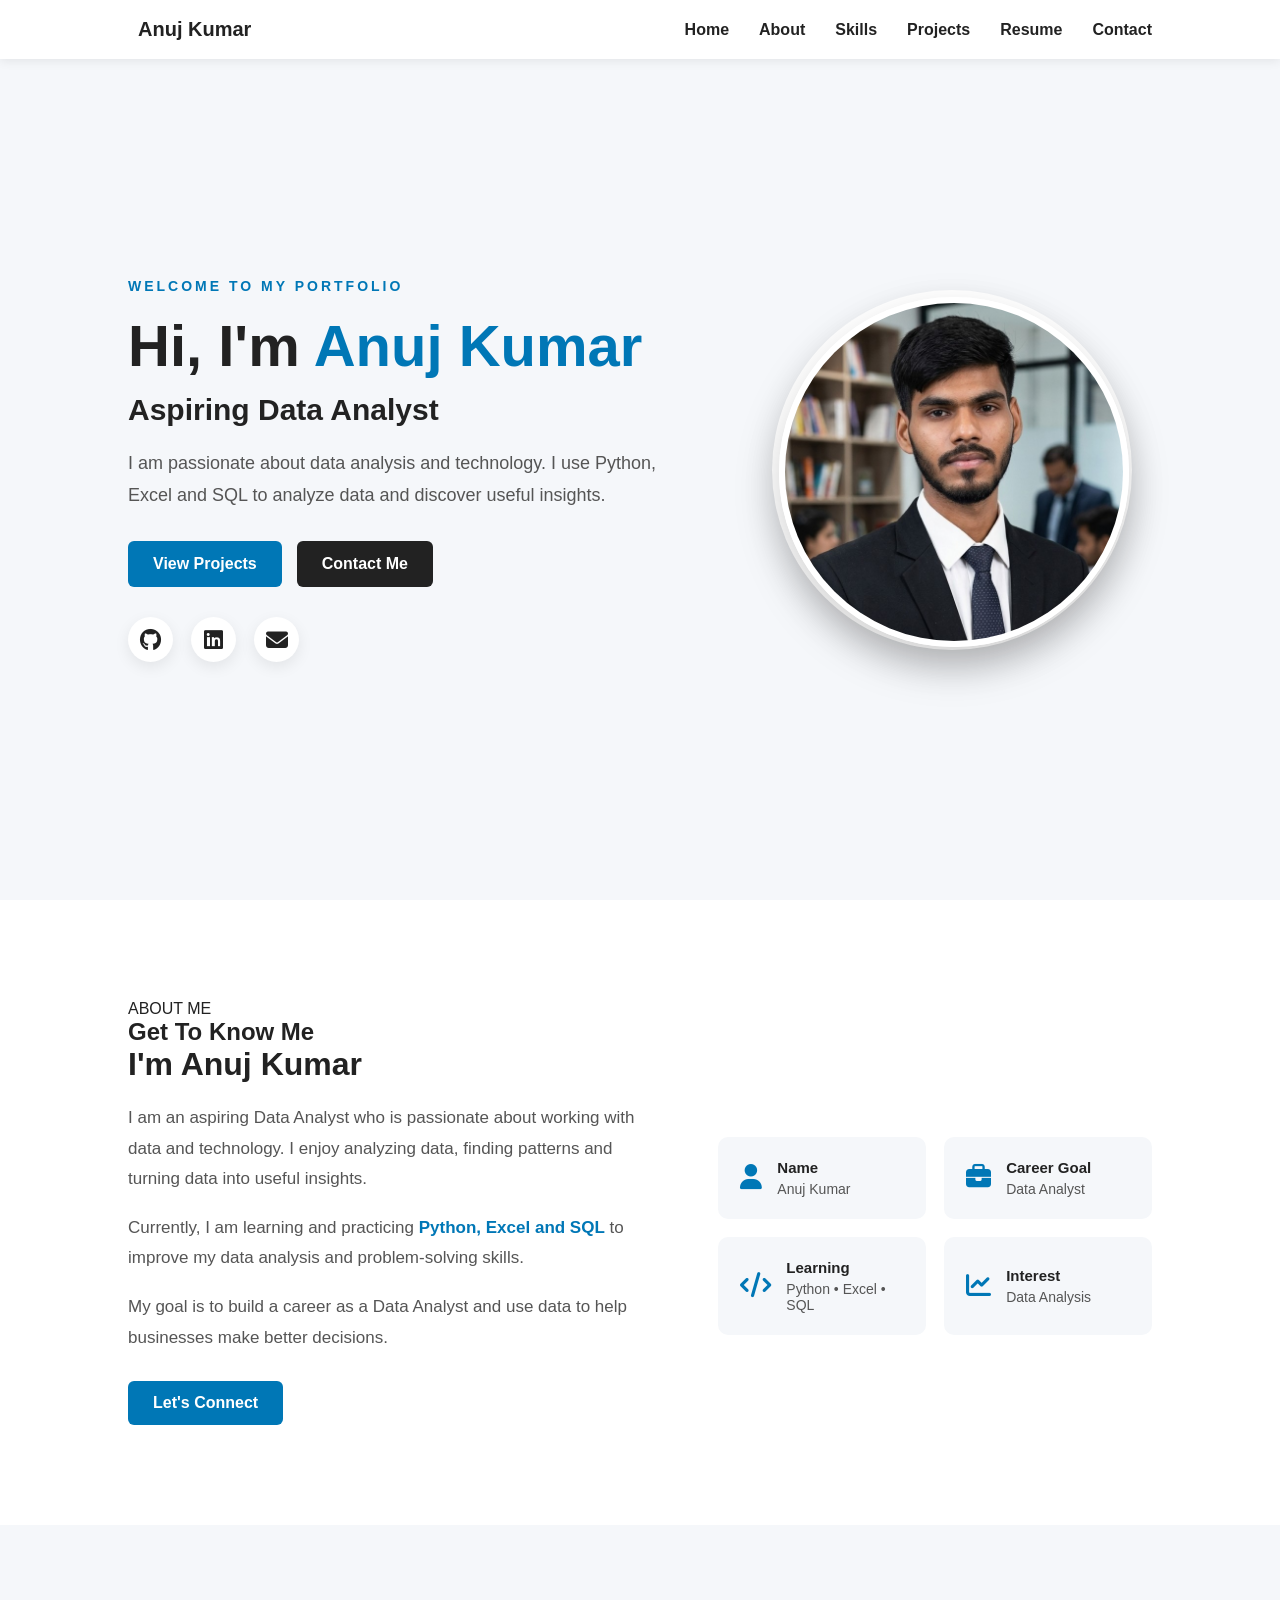
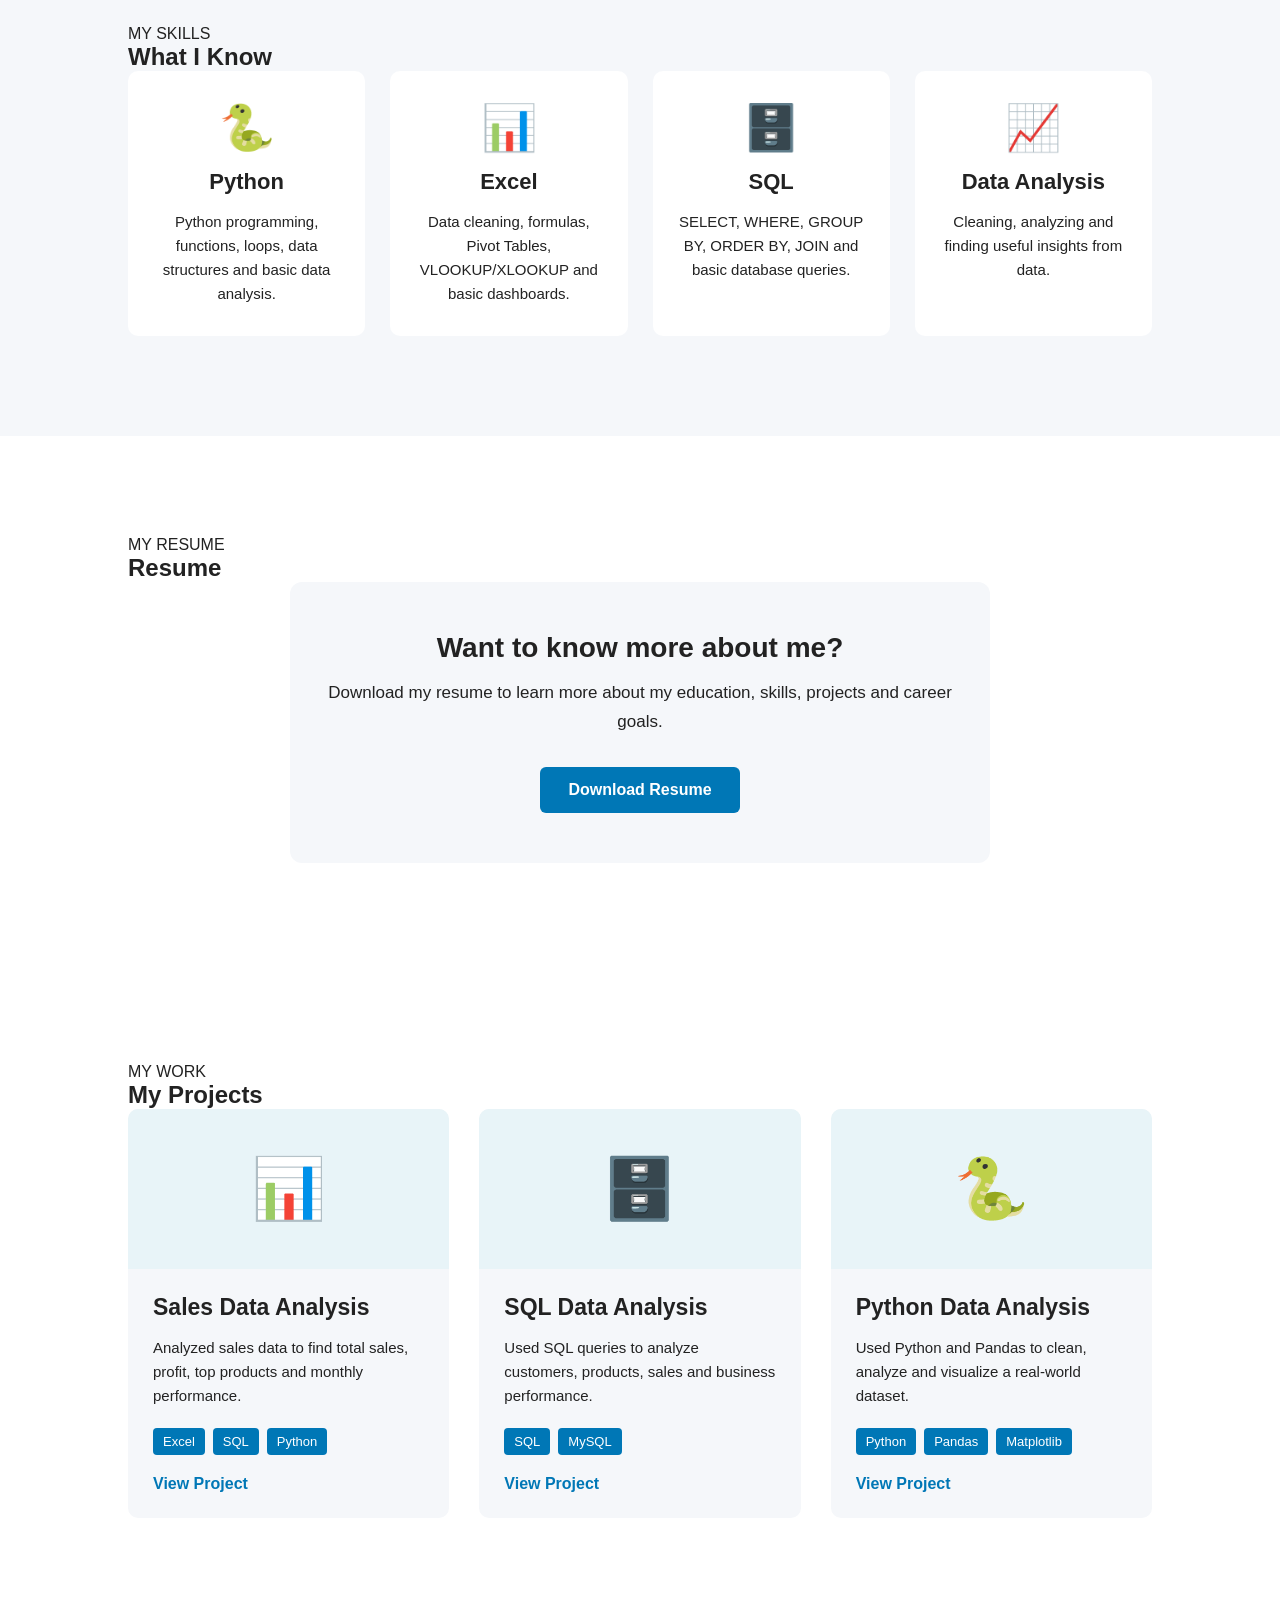
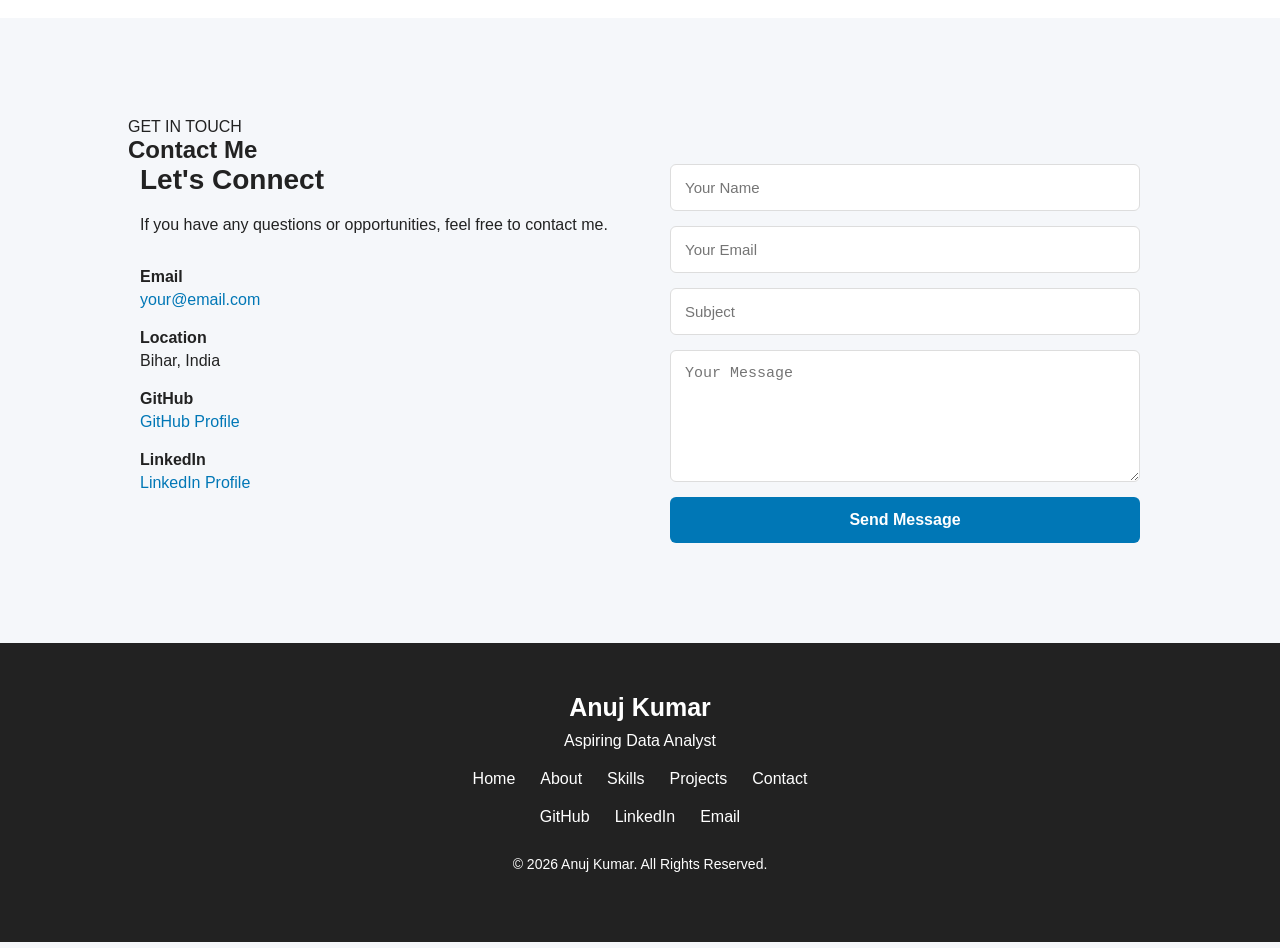
==== index.html @ 55e506ce "Add files via upload" ====
<!DOCTYPE html>
<html lang="en">

<head>
    <meta charset="UTF-8">
    <meta name="viewport" content="width=device-width, initial-scale=1.0">

    <title>Anuj Kumar</title>

    <link rel="stylesheet" href="style.css">
    <link
    rel="stylesheet"
    href="https://cdnjs.cloudflare.com/ajax/libs/font-awesome/6.5.2/css/all.min.css"
>
</head>

<body>
    <!-- Navigation Bar -->
    <nav class="navbar">

        <a href="#home" class="logo">

            <img src="images/profile.jpg" alt="Anuj Kumar">

            <span>Anuj Kumar</span>

        </a>

        <ul class="nav-links" id="navLinks">

            <li>
                <a href="#home">Home</a>
            </li>

            <li>
                <a href="#about">About</a>
            </li>

            <li>
                <a href="#skills">Skills</a>
            </li>

            <li>
                <a href="#projects">Projects</a>
            </li>
            <li>
                <a href="#resume">Resume</a>
            </li>

            <li>
                <a href="#contact">Contact</a>
            </li>

        </ul>

        <!-- Mobile Menu Button -->
        <button class="menu-btn" id="menuBtn">
            ☰
        </button>

    </nav>
    <!-- Home Section -->
    <section class="home" id="home">

        <div class="home-container">

            <!-- Left Content -->
            <div class="home-content">

                <p class="welcome">
                    WELCOME TO MY PORTFOLIO
                </p>

                <h1>
                    Hi, I'm <span>Anuj Kumar</span>
                </h1>

                <h2>
                    Aspiring Data Analyst
                </h2>

                <p class="description">
                    I am passionate about data analysis and technology.
                    I use Python, Excel and SQL to analyze data and
                    discover useful insights.
                </p>

                <div class="buttons">

                    <a href="#projects" class="btn">
                        View Projects
                    </a>

                    <a href="#contact" class="btn contact-btn">
                        Contact Me
                    </a>

                </div>

               <div class="social-links">

                    <a href="https://github.com/theanujkumar18"
                    target="_blank"
                    rel="noopener noreferrer"
                    aria-label="GitHub">

                        <i class="fa-brands fa-github"></i>
                    </a>

                    <a href="https://www.linkedin.com/in/anuj-kumar-6016b135b/?skipRedirect=true"
                    target="_blank"
                    rel="noopener noreferrer"
                    aria-label="LinkedIn">
                        <i class="fa-brands fa-linkedin"></i>
                    </a>

                    <a href="mailto:your@email.com"aria-label="Email">

                        <i class="fa-solid fa-envelope"></i>
                    </a>

                </div>

            </div>


            <!-- Right Profile Image -->
            <div class="home-image">

                <div class="image-circle">

                    <img src="images/profile.jpg" alt="Anuj Kumar">

                </div>

            </div>

        </div>

    </section>

    <!-- About Section -->
<section class="about" id="about">

    <div class="section-title">
        <p>ABOUT ME</p>
        <h2>Get To Know Me</h2>
    </div>

    <div class="about-container">

        <!-- About Text -->
        <div class="about-text">

            <h3>I'm Anuj Kumar</h3>

            <p>
                I am an aspiring Data Analyst who is passionate about
                working with data and technology. I enjoy analyzing
                data, finding patterns and turning data into useful
                insights.
            </p>

            <p>
                Currently, I am learning and practicing
                <strong>Python, Excel and SQL</strong> to improve
                my data analysis and problem-solving skills.
            </p>

            <p>
                My goal is to build a career as a Data Analyst and
                use data to help businesses make better decisions.
            </p>

            <a href="#contact" class="about-btn">
                Let's Connect
            </a>

        </div>


        <!-- About Info -->
        <div class="about-info">

            <div class="info-card">

                <i class="fa-solid fa-user"></i>

                <div>
                    <h4>Name</h4>
                    <p>Anuj Kumar</p>
                </div>

            </div>


            <div class="info-card">

                <i class="fa-solid fa-briefcase"></i>

                <div>
                    <h4>Career Goal</h4>
                    <p>Data Analyst</p>
                </div>

            </div>


            <div class="info-card">

                <i class="fa-solid fa-code"></i>

                <div>
                    <h4>Learning</h4>
                    <p>Python • Excel • SQL</p>
                </div>

            </div>


            <div class="info-card">

                <i class="fa-solid fa-chart-line"></i>

                <div>
                    <h4>Interest</h4>
                    <p>Data Analysis</p>
                </div>

            </div>

        </div>

    </div>

</section>

    <!-- Skills Section -->
    <section class="skills" id="skills">

        <div class="section-title">
            <p>MY SKILLS</p>
            <h2>What I Know</h2>
        </div>

        <div class="skills-container">

            <!-- Python -->
            <div class="skill-card">
                <div class="skill-icon">🐍</div>
                <h3>Python</h3>
                <p>
                    Python programming, functions, loops,
                    data structures and basic data analysis.
                </p>
            </div>

            <!-- Excel -->
            <div class="skill-card">
                <div class="skill-icon">📊</div>
                <h3>Excel</h3>
                <p>
                    Data cleaning, formulas, Pivot Tables,
                    VLOOKUP/XLOOKUP and basic dashboards.
                </p>
            </div>

            <!-- SQL -->
            <div class="skill-card">
                <div class="skill-icon">🗄️</div>
                <h3>SQL</h3>
                <p>
                    SELECT, WHERE, GROUP BY, ORDER BY,
                    JOIN and basic database queries.
                </p>
            </div>

            <!-- Data Analysis -->
            <div class="skill-card">
                <div class="skill-icon">📈</div>
                <h3>Data Analysis</h3>
                <p>
                    Cleaning, analyzing and finding
                    useful insights from data.
                </p>
            </div>

        </div>

    </section>
    <!-- Resume Section -->
<section class="resume" id="resume">

    <div class="section-title">
        <p>MY RESUME</p>
        <h2>Resume</h2>
    </div>

    <div class="resume-container">

        <h3>Want to know more about me?</h3>

        <p>
            Download my resume to learn more about my
            education, skills, projects and career goals.
        </p>

        <a
            href="resume/Anuj-Kumar-Resume.pdf"
            class="resume-download"
            download
        >
            Download Resume
        </a>

    </div>

</section>
    <!-- Projects Section -->
    <section class="projects" id="projects">

        <div class="section-title">
            <p>MY WORK</p>
            <h2>My Projects</h2>
        </div>

        <div class="projects-container">

            <!-- Project 1 -->
            <div class="project-card">

                <div class="project-image">
                    📊
                </div>

                <div class="project-content">

                    <h3>Sales Data Analysis</h3>

                    <p>
                        Analyzed sales data to find total sales,
                        profit, top products and monthly performance.
                    </p>

                    <div class="project-tools">
                        <span>Excel</span>
                        <span>SQL</span>
                        <span>Python</span>
                    </div>

                    <a href="#" class="project-btn">
                        View Project
                    </a>

                </div>

            </div>


            <!-- Project 2 -->
            <div class="project-card">

                <div class="project-image">
                    🗄️
                </div>

                <div class="project-content">

                    <h3>SQL Data Analysis</h3>

                    <p>
                        Used SQL queries to analyze customers,
                        products, sales and business performance.
                    </p>

                    <div class="project-tools">
                        <span>SQL</span>
                        <span>MySQL</span>
                    </div>

                    <a href="#" class="project-btn">
                        View Project
                    </a>

                </div>

            </div>


            <!-- Project 3 -->
            <div class="project-card">

                <div class="project-image">
                    🐍
                </div>

                <div class="project-content">

                    <h3>Python Data Analysis</h3>

                    <p>
                        Used Python and Pandas to clean, analyze
                        and visualize a real-world dataset.
                    </p>

                    <div class="project-tools">
                        <span>Python</span>
                        <span>Pandas</span>
                        <span>Matplotlib</span>
                    </div>

                    <a href="#" class="project-btn">
                        View Project
                    </a>

                </div>

            </div>

        </div>

    </section>
    <!-- Contact Section -->
    <section class="contact" id="contact">

        <div class="section-title">
            <p>GET IN TOUCH</p>
            <h2>Contact Me</h2>
        </div>

        <div class="contact-container">

            <!-- Contact Information -->
            <div class="contact-info">

                <h3>Let's Connect</h3>

                <p>
                    If you have any questions or opportunities,
                    feel free to contact me.
                </p>

                <div class="contact-item">
                    <strong>Email</strong>
                    <a href="mailto:your@email.com">
                        your@email.com
                    </a>
                </div>

                <div class="contact-item">
                    <strong>Location</strong>
                    <p>Bihar, India</p>
                </div>

                <div class="contact-item">
                    <strong>GitHub</strong>
                    <a href="https://github.com/theanujkumar18" target="_blank">
                        GitHub Profile
                    </a>
                </div>

                <div class="contact-item">
                    <strong>LinkedIn</strong>
                    <a href="https://www.linkedin.com/in/anuj-kumar-6016b135b/?skipRedirect=true" target="_blank">
                        LinkedIn Profile
                    </a>
                </div>

            </div>


            <!-- Contact Form -->
            <div class="contact-form">

                <form>

                    <input type="text" placeholder="Your Name" required>

                    <input type="email" placeholder="Your Email" required>

                    <input type="text" placeholder="Subject" required>

                    <textarea rows="6" placeholder="Your Message" required></textarea>

                    <button type="submit">
                        Send Message
                    </button>

                </form>

            </div>

        </div>

    </section>
    <!-- Footer -->
    <footer class="footer">

        <div class="footer-content">

            <h3>Anuj Kumar</h3>

            <p>Aspiring Data Analyst</p>

            <div class="footer-links">
                <a href="#home">Home</a>
                <a href="#about">About</a>
                <a href="#skills">Skills</a>
                <a href="#projects">Projects</a>
                <a href="#contact">Contact</a>
            </div>

            <div class="footer-social">
                <a href="#" target="_blank">GitHub</a>
                <a href="#" target="_blank">LinkedIn</a>
                <a href="mailto:your@email.com">Email</a>
            </div>

            <p class="copyright">
                © 2026 Anuj Kumar. All Rights Reserved.
            </p>

        </div>

    </footer>
    <script src="script.js"></script>
</body>

</html>
---- style.css ----
* {
    margin: 0;
    padding: 0;
    box-sizing: border-box;
}

body {
    font-family: Arial, sans-serif;
    background-color: #f5f7fa;
    color: #222;
}

/* =========================
   NAVIGATION BAR
========================= */

.navbar {
    width: 100%;

    padding: 18px 10%;

    display: flex;
    justify-content: space-between;
    align-items: center;

    background: white;

    position: fixed;
    top: 0;
    left: 0;

    z-index: 1000;

    box-shadow: 0 2px 10px rgba(0, 0, 0, 0.08);
}


/* Logo */

.logo {
    font-size: 25px;

    font-weight: bold;

    color: #0077b6;

    text-decoration: none;
}


/* Navigation Links */

.nav-links {
    display: flex;

    list-style: none;

    gap: 30px;
}

.nav-links a {
    color: #222;

    text-decoration: none;

    font-size: 16px;

    font-weight: 600;

    transition: 0.3s;
}

.nav-links a:hover {
    color: #0077b6;
}


/* Mobile Button */

.menu-btn {
    display: none;

    border: none;

    background: transparent;

    font-size: 28px;

    cursor: pointer;
}

/* =========================
   HOME SECTION
========================= */

.home {
    min-height: 100vh;

    display: flex;
    align-items: center;

    padding: 120px 10% 80px;

    background: #f5f7fa;
}

.home-container {
    width: 100%;
    max-width: 1200px;

    margin: auto;

    display: flex;
    justify-content: space-between;
    align-items: center;

    gap: 70px;
}


/* =========================
   LEFT CONTENT
========================= */

.home-content {
    flex: 1;
    max-width: 650px;
}

.welcome {
    font-size: 14px;
    font-weight: bold;

    letter-spacing: 3px;

    margin-bottom: 20px;

    color: #0077b6;
}

.home h1 {
    font-size: 58px;

    line-height: 1.1;

    margin-bottom: 15px;
}

.home h1 span {
    color: #0077b6;
}

.home h2 {
    font-size: 30px;

    margin-bottom: 20px;
}

.description {
    font-size: 18px;

    line-height: 1.8;

    color: #555;

    margin-bottom: 30px;
}


/* =========================
   BUTTONS
========================= */

.buttons {
    display: flex;

    gap: 15px;

    margin-bottom: 30px;
}

.btn {
    padding: 14px 25px;

    background: #0077b6;

    color: white;

    text-decoration: none;

    border-radius: 6px;

    font-weight: bold;

    transition: 0.3s;
}

.btn:hover {
    transform: translateY(-3px);
}

.contact-btn {
    background: #222;
}


/* =========================
   SOCIAL LINKS
========================= */

.social-links {
    display: flex;

    gap: 25px;
}

.social-links a {
    color: #333;

    text-decoration: none;

    font-weight: bold;

    transition: 0.3s;
}

.social-links a:hover {
    color: #0077b6;
}


/* =========================
   PROFILE IMAGE
========================= */

.home-image {
    flex: 0 0 400px;

    display: flex;

    justify-content: center;

    align-items: center;
}

.image-circle {
    width: 360px;
    height: 360px;

    border-radius: 50%;

    padding: 7px;

    background: white;

    box-shadow:
        0 20px 40px rgba(0, 0, 0, 0.15);
}

.image-circle img {
    width: 100%;
    height: 100%;

    object-fit: cover;

    object-position: center;

    border-radius: 50%;
}

.image-circle {
    animation: floatImage 4s ease-in-out infinite;
}


/* =========================
   MOBILE
========================= */

@media (max-width: 900px) {

    .home-container {
        flex-direction: column-reverse;

        text-align: center;
    }

    .home-content {
        max-width: 100%;
    }

    .buttons {
        justify-content: center;
    }

    .social-links {
        justify-content: center;
    }

    .home-image {
        flex: none;
    }

}


@media (max-width: 600px) {

    .home {
        padding: 120px 6% 60px;
    }

    .home h1 {
        font-size: 40px;
    }

    .home h2 {
        font-size: 24px;
    }

    .description {
        font-size: 16px;
    }

    .image-circle {
        width: 280px;
        height: 280px;
    }

    .buttons {
        flex-direction: column;

        align-items: center;
    }

}

/* Profile Image */

.home-image {
    width: 380px;
    height: 380px;

    display: flex;
    justify-content: center;
    align-items: center;

    flex-shrink: 0;
}

.home-image img {
    width: 350px;
    height: 350px;

    object-fit: cover;
    object-position: center;

    border-radius: 50%;

    border: 6px solid white;

    box-shadow: 0 15px 35px rgba(0, 0, 0, 0.18);

    transition: transform 0.3s ease;
}

.home-image img:hover {
    transform: scale(1.05);
}

/* Social Icons */

.social-links {
    display: flex;
    gap: 18px;
    margin-top: 25px;
}

.social-links a {
    width: 45px;
    height: 45px;

    display: flex;
    justify-content: center;
    align-items: center;

    border-radius: 50%;

    background-color: white;

    color: #222;

    text-decoration: none;

    font-size: 22px;

    box-shadow: 0 5px 15px rgba(0, 0, 0, 0.08);

    transition: all 0.3s ease;
}

.social-links a:hover {
    transform: translateY(-5px);

    color: #0077b6;

    box-shadow: 0 8px 20px rgba(0, 0, 0, 0.15);
}
/* =========================
   ABOUT SECTION
========================= */

.about {
    padding: 100px 10%;
    background: white;
}

.about-container {
    max-width: 1100px;
    margin: auto;

    display: grid;
    grid-template-columns: 1.2fr 1fr;

    gap: 70px;

    align-items: center;
}


/* About Text */

.about-text h3 {
    font-size: 32px;

    margin-bottom: 20px;
}

.about-text p {
    font-size: 17px;

    line-height: 1.8;

    color: #555;

    margin-bottom: 18px;
}

.about-text strong {
    color: #0077b6;
}


/* Button */

.about-btn {
    display: inline-block;

    margin-top: 10px;

    padding: 13px 25px;

    background: #0077b6;

    color: white;

    text-decoration: none;

    border-radius: 6px;

    font-weight: bold;

    transition: 0.3s;
}

.about-btn:hover {
    background: #005f8f;

    transform: translateY(-3px);
}


/* Information Cards */

.about-info {
    display: grid;

    grid-template-columns: 1fr 1fr;

    gap: 18px;
}

.info-card {
    display: flex;

    align-items: center;

    gap: 15px;

    padding: 22px;

    background: #f5f7fa;

    border-radius: 10px;

    transition: 0.3s;
}

.info-card:hover {
    transform: translateY(-5px);

    box-shadow: 0 10px 25px rgba(0, 0, 0, 0.08);
}

.info-card i {
    font-size: 25px;

    color: #0077b6;
}

.info-card h4 {
    font-size: 15px;

    margin-bottom: 5px;
}

.info-card p {
    font-size: 14px;

    color: #555;
}

/* Skills Section */

.skills {
    padding: 100px 10%;
    background-color: #f5f7fa;
}

.skills-container {
    display: grid;
    grid-template-columns: repeat(4, 1fr);
    gap: 25px;
}

.skill-card {
    background-color: white;
    padding: 30px 20px;
    text-align: center;
    border-radius: 10px;
    transition: 0.3s;
}

.skill-card:hover {
    transform: translateY(-8px);
}

.skill-icon {
    font-size: 45px;
    margin-bottom: 15px;
}

.skill-card h3 {
    font-size: 22px;
    margin-bottom: 15px;
}

.skill-card p {
    font-size: 15px;
    line-height: 1.6;
}

/* Projects Section */

.projects {
    padding: 100px 10%;
    background-color: white;
}

.projects-container {
    display: grid;
    grid-template-columns: repeat(3, 1fr);
    gap: 30px;
}

.project-card {
    background-color: #f5f7fa;
    border-radius: 10px;
    overflow: hidden;
    transition: 0.3s;
}

.project-card:hover {
    transform: translateY(-8px);
}

.project-image {
    height: 160px;
    display: flex;
    align-items: center;
    justify-content: center;
    font-size: 60px;
    background-color: #e8f4f8;
}

.project-content {
    padding: 25px;
}

.project-content h3 {
    font-size: 23px;
    margin-bottom: 15px;
}

.project-content p {
    line-height: 1.6;
    font-size: 15px;
    margin-bottom: 20px;
}

.project-tools {
    display: flex;
    flex-wrap: wrap;
    gap: 8px;
    margin-bottom: 20px;
}

.project-tools span {
    background-color: #0077b6;
    color: white;
    padding: 6px 10px;
    border-radius: 4px;
    font-size: 13px;
}

.project-btn {
    display: inline-block;
    text-decoration: none;
    color: #0077b6;
    font-weight: bold;
}

@media (max-width: 900px) {

    .projects-container {
        grid-template-columns: 1fr;
    }

}

@media (max-width: 600px) {

    .home {
        padding: 120px 6% 60px;
    }

    .home h1 {
        font-size: 40px;
    }

    .home h2 {
        font-size: 24px;
    }

    .description {
        font-size: 16px;
    }

    .buttons {
        flex-direction: column;
        width: fit-content;
    }

}

@media (max-width: 900px) {

    .home-container {
        flex-direction: column-reverse;
        text-align: center;
    }

    .home-content {
        max-width: 100%;
    }

    .buttons {
        justify-content: center;
    }

    .social-links {
        justify-content: center;
    }

    .home-image {
        width: 280px;
        height: 280px;
    }

    .home-image img {
        width: 250px;
        height: 250px;
    }
}

/* Contact Section */

.contact {
    padding: 100px 10%;
    background-color: #f5f7fa;
}

.contact-container {
    max-width: 1000px;
    margin: auto;

    display: grid;
    grid-template-columns: 1fr 1fr;

    gap: 60px;
}

.contact-info h3 {
    font-size: 28px;
    margin-bottom: 15px;
}

.contact-info>p {
    font-size: 16px;
    line-height: 1.7;
    margin-bottom: 30px;
}

.contact-item {
    margin-bottom: 20px;
}

.contact-item strong {
    display: block;
    margin-bottom: 5px;
}

.contact-item a {
    color: #0077b6;
    text-decoration: none;
}

.contact-item a:hover {
    text-decoration: underline;
}


/* Contact Form */

.contact-form form {
    display: flex;
    flex-direction: column;
    gap: 15px;
}

.contact-form input,
.contact-form textarea {
    width: 100%;

    padding: 14px;

    border: 1px solid #ddd;
    border-radius: 6px;

    font-size: 15px;

    outline: none;
}

.contact-form input:focus,
.contact-form textarea:focus {
    border-color: #0077b6;
}

.contact-form textarea {
    resize: vertical;
}

.contact-form button {
    padding: 14px;

    border: none;
    border-radius: 6px;

    background-color: #0077b6;
    color: white;

    font-size: 16px;
    font-weight: bold;

    cursor: pointer;
}

.contact-form button:hover {
    background-color: #005f8f;
}

@media (max-width: 900px) {

    .contact-container {
        grid-template-columns: 1fr;
        gap: 40px;
    }


}

/* Footer */

.footer {
    background-color: #222;
    color: white;
    text-align: center;
    padding: 50px 10%;
}

.footer h3 {
    font-size: 25px;
    margin-bottom: 10px;
}

.footer p {
    margin-bottom: 20px;
}

.footer-links,
.footer-social {
    display: flex;
    justify-content: center;
    gap: 25px;
    flex-wrap: wrap;
    margin: 20px 0;
}

.footer a {
    color: white;
    text-decoration: none;
}

.footer a:hover {
    color: #0077b6;
}

.copyright {
    font-size: 14px;
    margin-top: 30px;
}

/* =========================
   MOBILE NAVIGATION
========================= */

@media (max-width: 768px) {

    .navbar {
        padding: 15px 6%;
    }

    .menu-btn {
        display: block;
        border: none;
        background: transparent;
        font-size: 30px;
        cursor: pointer;
        color: #222;
        z-index: 1001;
    }

    .nav-links {
        position: absolute;
        top: 70px;
        left: 0;

        width: 100%;

        background: white;

        display: none;

        flex-direction: column;
        align-items: center;

        padding: 10px 0;

        box-shadow: 0 5px 15px rgba(0, 0, 0, 0.1);
    }

    .nav-links.active {
        display: flex;
    }

    .nav-links li {
        width: 100%;
        text-align: center;
    }

    .nav-links a {
        display: block;
        padding: 15px;
    }
}
/* =========================
   RESUME SECTION
========================= */

.resume {
    padding: 100px 10%;
    background-color: white;
}

.resume-container {
    max-width: 700px;
    margin: auto;

    text-align: center;

    padding: 50px 30px;

    background-color: #f5f7fa;

    border-radius: 12px;
}

.resume-container h3 {
    font-size: 28px;
    margin-bottom: 15px;
}

.resume-container p {
    font-size: 17px;
    line-height: 1.7;

    margin-bottom: 30px;
}

.resume-download {
    display: inline-block;

    padding: 14px 28px;

    background-color: #0077b6;

    color: white;

    text-decoration: none;

    border-radius: 6px;

    font-weight: bold;

    transition: 0.3s;
}

.resume-download:hover {
    background-color: #005f8f;

    transform: translateY(-3px);
}
.logo {
    display: flex;
    align-items: center;
    gap: 10px;

    text-decoration: none;
    color: #222;

    font-size: 20px;
    font-weight: bold;
}

/* Profile Photo */

.logo img {
    width: 0;
    height: 0;

    border-radius: 50%;

    object-fit: cover;

    opacity: 0;

    transition: all 0.4s ease;
}

/* Scroll होने के बाद */

.navbar.scrolled .logo img {
    width: 40px;
    height: 40px;

    opacity: 1;
}
@media (max-width: 768px) {

    .navbar.scrolled .logo img {
        width: 35px;
        height: 35px;
    }

}

@media (max-width: 900px) {

    .about-container {
        grid-template-columns: 1fr;

        gap: 40px;
    }

}

@media (max-width: 600px) {

    .about {
        padding: 80px 6%;
    }

    .about-info {
        grid-template-columns: 1fr;
    }

    .about-text h3 {
        font-size: 27px;
    }

}
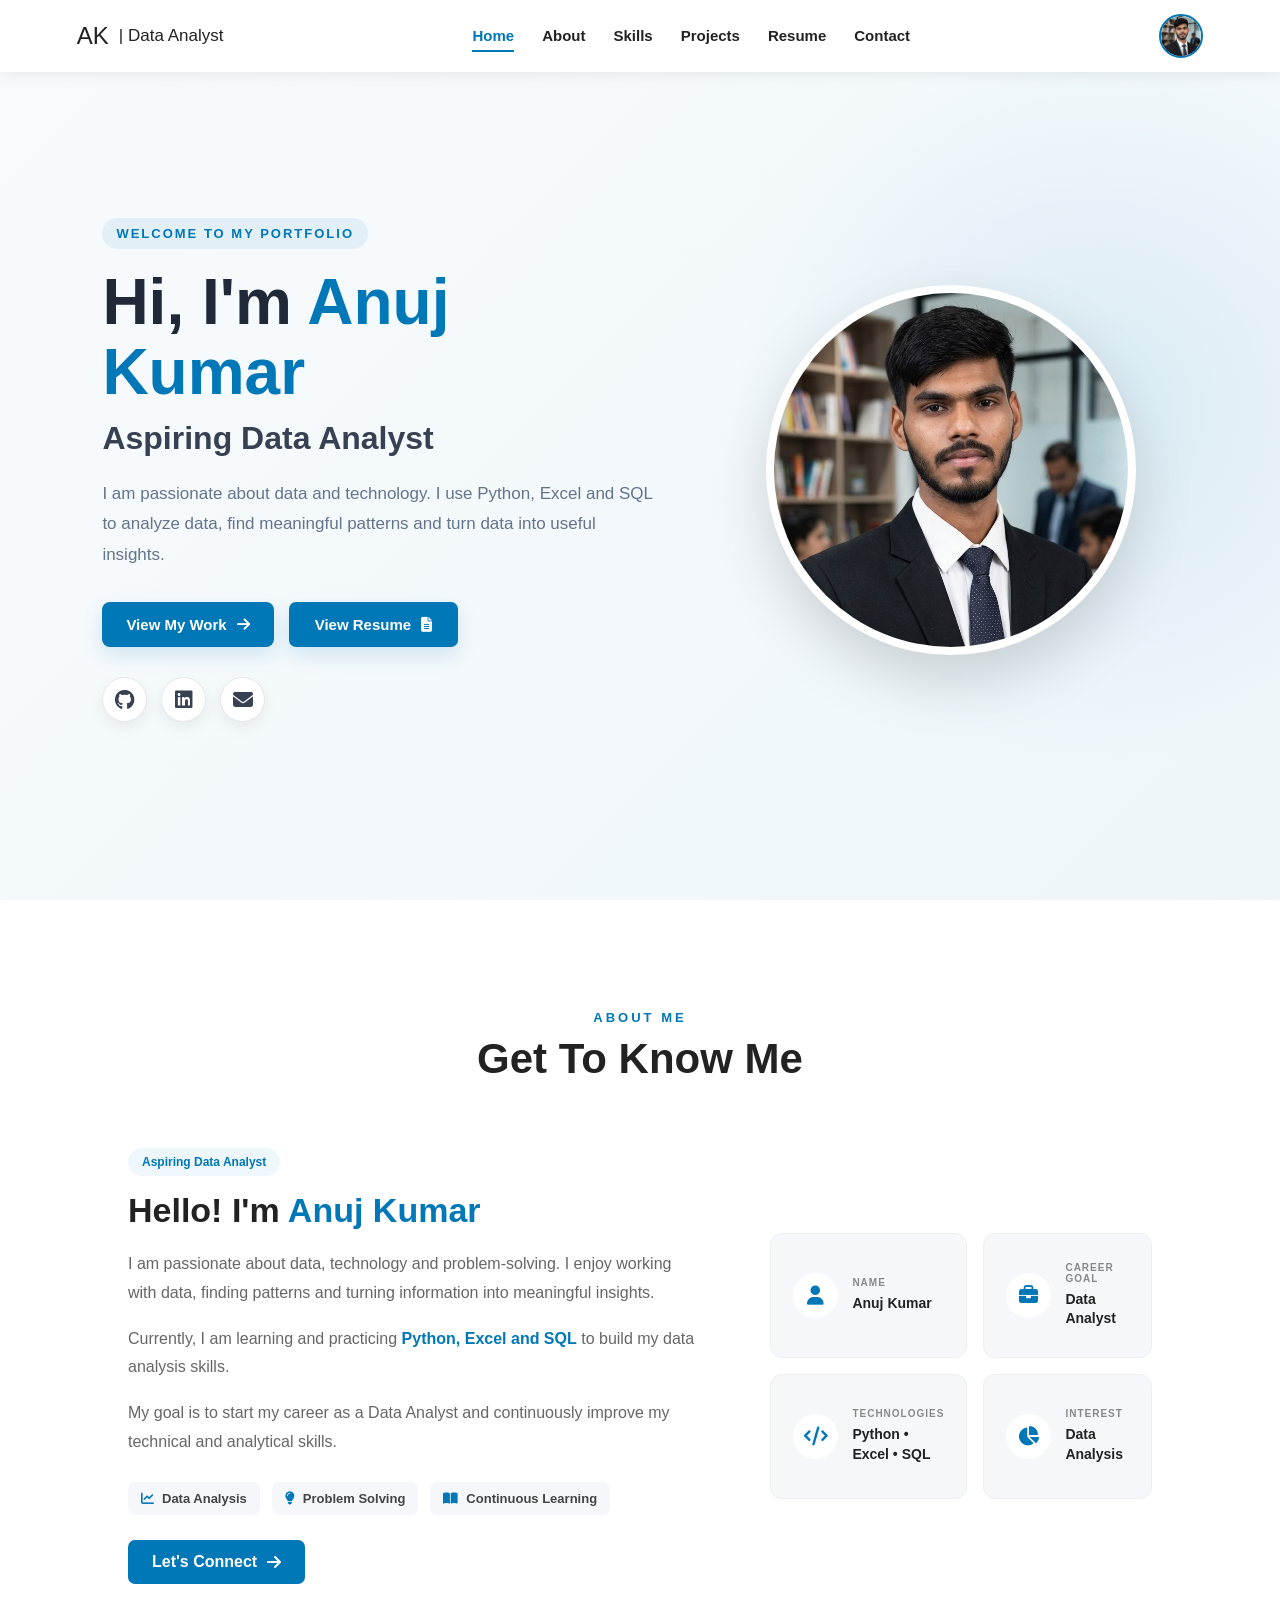
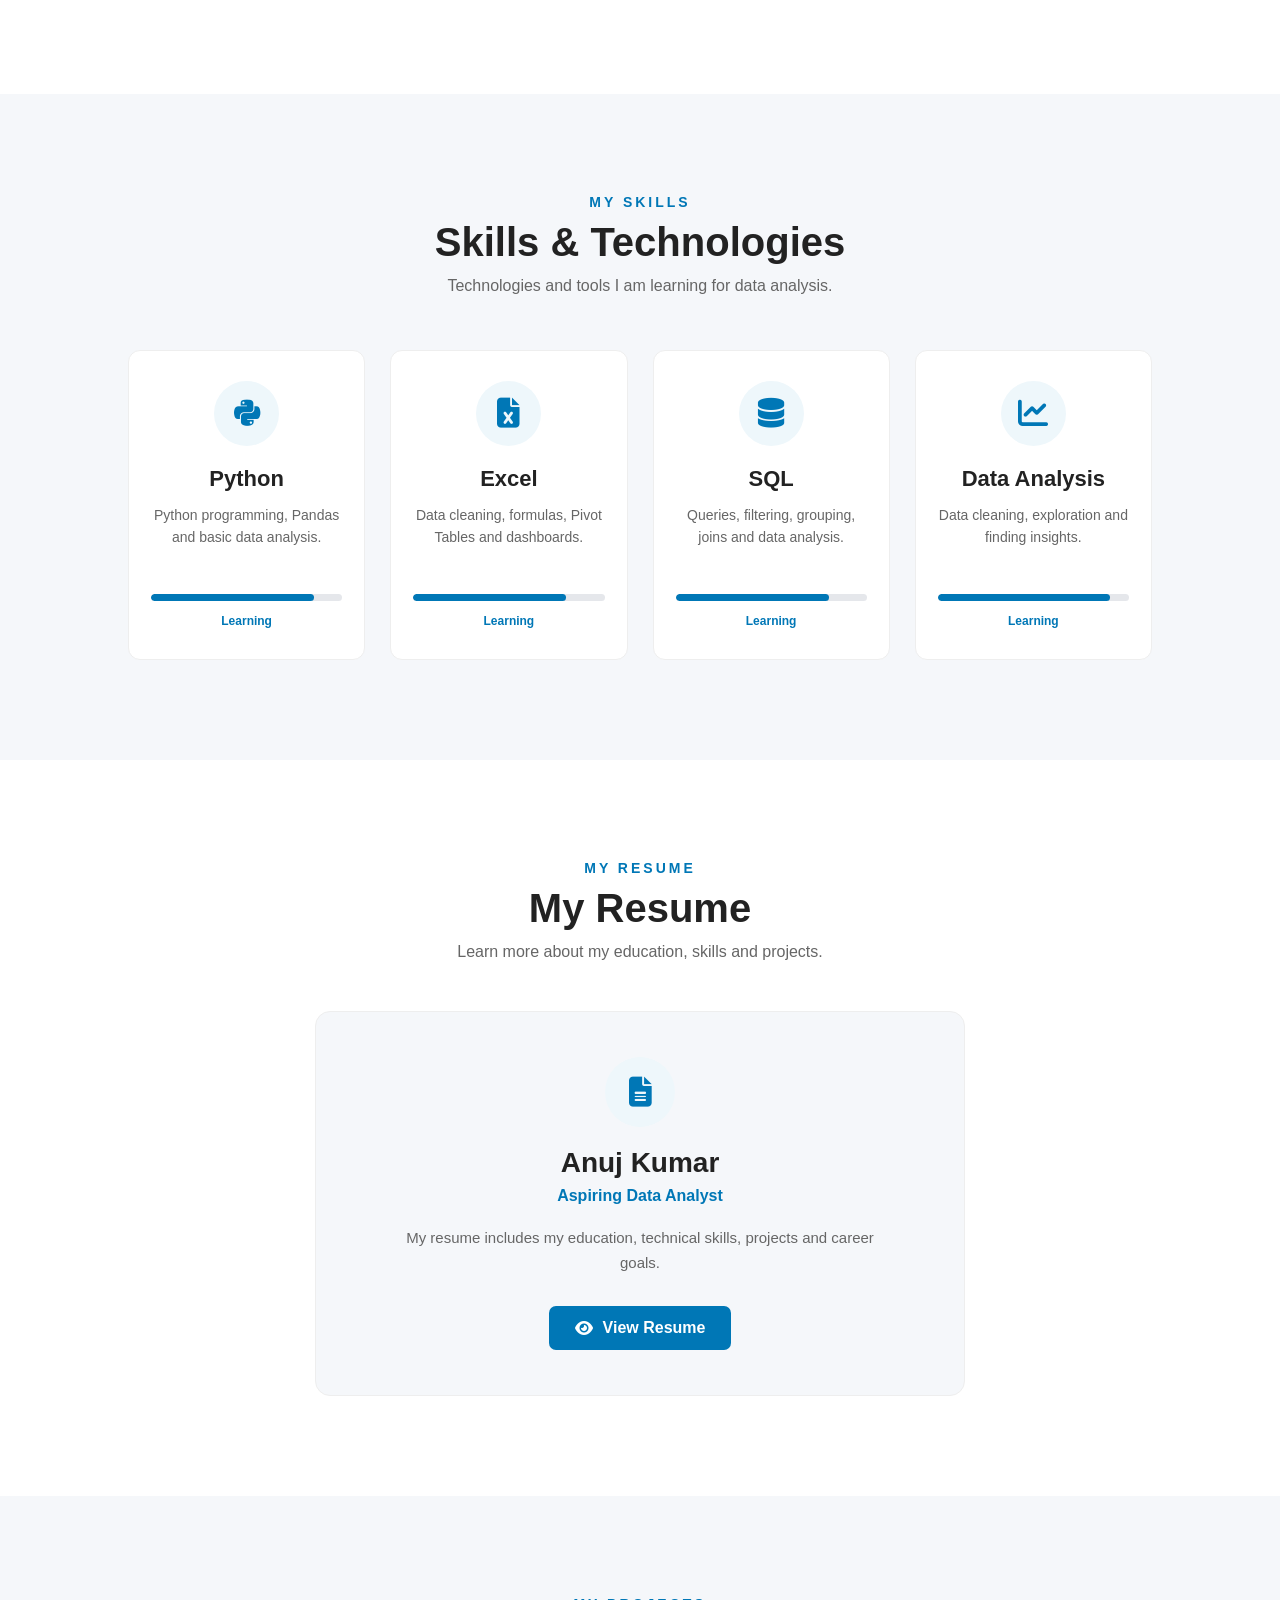
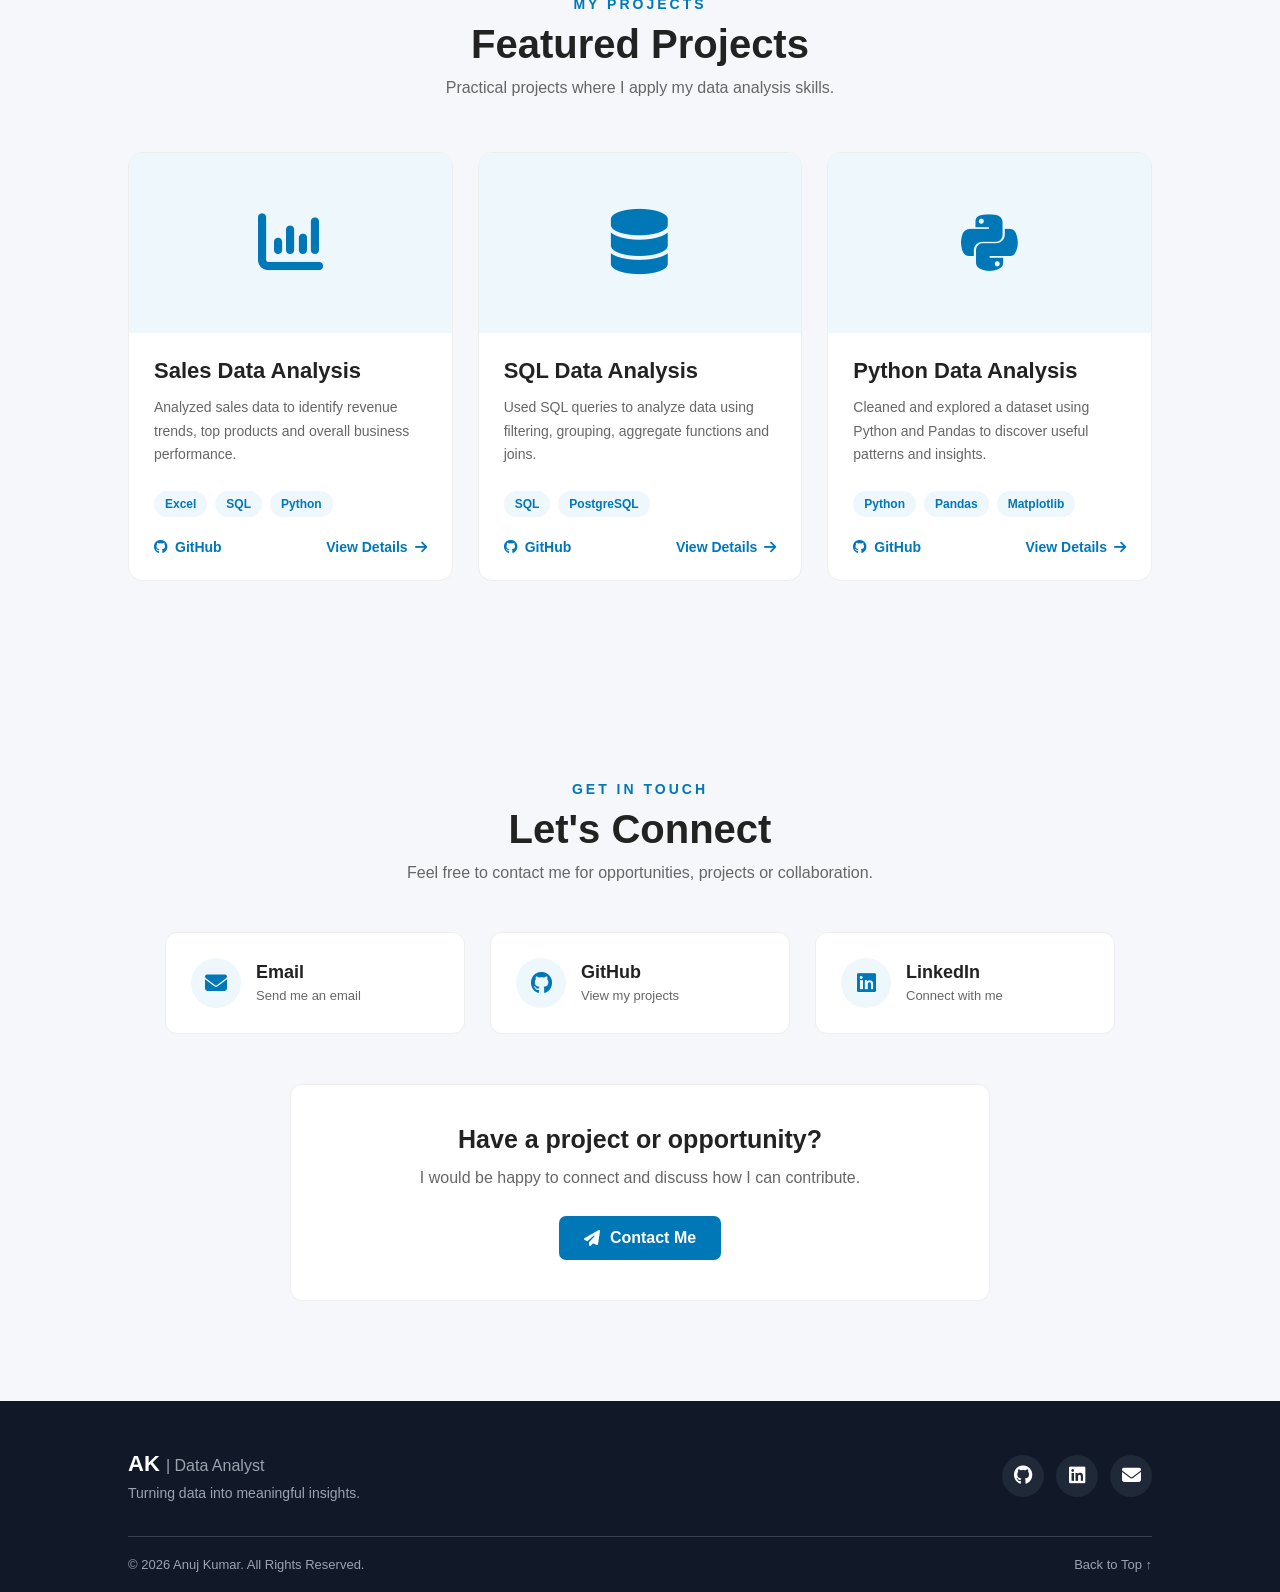
==== commit fc01d902: "Add files via upload" ====
--- a/index.html
+++ b/index.html
@@ -8,24 +8,21 @@
     <title>Anuj Kumar</title>
 
     <link rel="stylesheet" href="style.css">
-    <link
-    rel="stylesheet"
-    href="https://cdnjs.cloudflare.com/ajax/libs/font-awesome/6.5.2/css/all.min.css"
->
+    <link rel="stylesheet" href="https://cdnjs.cloudflare.com/ajax/libs/font-awesome/6.5.2/css/all.min.css">
 </head>
 
 <body>
     <!-- Navigation Bar -->
     <nav class="navbar">
 
+        <!-- Left: Logo / Name -->
         <a href="#home" class="logo">
-
-            <img src="images/profile.jpg" alt="Anuj Kumar">
-
-            <span>Anuj Kumar</span>
-
+            <span class="logo-main">AK</span>
+            <span class="logo-text">| Data Analyst</span>
         </a>
 
+
+        <!-- Center: Navigation -->
         <ul class="nav-links" id="navLinks">
 
             <li>
@@ -43,6 +40,7 @@
             <li>
                 <a href="#projects">Projects</a>
             </li>
+
             <li>
                 <a href="#resume">Resume</a>
             </li>
@@ -53,7 +51,16 @@
 
         </ul>
 
-        <!-- Mobile Menu Button -->
+
+        <!-- Right: Profile Photo -->
+        <a href="#home" class="nav-profile">
+
+            <img src="images/profile.jpg" alt="Anuj Kumar">
+
+        </a>
+
+
+        <!-- Mobile Menu -->
         <button class="menu-btn" id="menuBtn">
             ☰
         </button>
@@ -80,43 +87,48 @@
                 </h2>
 
                 <p class="description">
-                    I am passionate about data analysis and technology.
-                    I use Python, Excel and SQL to analyze data and
-                    discover useful insights.
+                    I am passionate about data and technology.
+                    I use Python, Excel and SQL to analyze data,
+                    find meaningful patterns and turn data into
+                    useful insights.
                 </p>
 
                 <div class="buttons">
 
                     <a href="#projects" class="btn">
-                        View Projects
+                        View My Work
+                        <i class="fa-solid fa-arrow-right"></i>
                     </a>
 
-                    <a href="#contact" class="btn contact-btn">
-                        Contact Me
+                    <a href="resume/Anuj-Kumar-Resume.pdf" class="btn resume-btn" target="_blank">
+                        View Resume
+                        <i class="fa-solid fa-file-lines"></i>
                     </a>
 
                 </div>
 
-               <div class="social-links">
-
-                    <a href="https://github.com/theanujkumar18"
-                    target="_blank"
-                    rel="noopener noreferrer"
-                    aria-label="GitHub">
+
+                <!-- Social Icons -->
+                <div class="social-links">
+
+                    <a href="https://github.com/theanujkumar18" target="_blank" rel="noopener noreferrer"
+                        aria-label="GitHub">
 
                         <i class="fa-brands fa-github"></i>
+
                     </a>
 
-                    <a href="https://www.linkedin.com/in/anuj-kumar-6016b135b/?skipRedirect=true"
-                    target="_blank"
-                    rel="noopener noreferrer"
-                    aria-label="LinkedIn">
+                    <a href="https://www.linkedin.com/in/anuj-kumar-6016b135b/?skipRedirect=true" target="_blank"
+                        rel="noopener noreferrer" aria-label="LinkedIn">
+
                         <i class="fa-brands fa-linkedin"></i>
+
                     </a>
 
-                    <a href="mailto:your@email.com"aria-label="Email">
+                    <a href="mailto:your@email.com" aria-label="Email">
 
                         <i class="fa-solid fa-envelope"></i>
+
                     </a>
 
                 </div>
@@ -138,191 +150,302 @@
         </div>
 
     </section>
-
     <!-- About Section -->
-<section class="about" id="about">
-
-    <div class="section-title">
-        <p>ABOUT ME</p>
-        <h2>Get To Know Me</h2>
-    </div>
-
-    <div class="about-container">
-
-        <!-- About Text -->
-        <div class="about-text">
-
-            <h3>I'm Anuj Kumar</h3>
-
-            <p>
-                I am an aspiring Data Analyst who is passionate about
-                working with data and technology. I enjoy analyzing
-                data, finding patterns and turning data into useful
-                insights.
-            </p>
-
-            <p>
-                Currently, I am learning and practicing
-                <strong>Python, Excel and SQL</strong> to improve
-                my data analysis and problem-solving skills.
-            </p>
-
-            <p>
-                My goal is to build a career as a Data Analyst and
-                use data to help businesses make better decisions.
-            </p>
-
-            <a href="#contact" class="about-btn">
-                Let's Connect
-            </a>
-
-        </div>
-
-
-        <!-- About Info -->
-        <div class="about-info">
-
-            <div class="info-card">
-
-                <i class="fa-solid fa-user"></i>
-
-                <div>
-                    <h4>Name</h4>
-                    <p>Anuj Kumar</p>
-                </div>
-
-            </div>
-
-
-            <div class="info-card">
-
-                <i class="fa-solid fa-briefcase"></i>
-
-                <div>
-                    <h4>Career Goal</h4>
-                    <p>Data Analyst</p>
-                </div>
-
-            </div>
-
-
-            <div class="info-card">
-
-                <i class="fa-solid fa-code"></i>
-
-                <div>
-                    <h4>Learning</h4>
-                    <p>Python • Excel • SQL</p>
-                </div>
-
-            </div>
-
-
-            <div class="info-card">
-
-                <i class="fa-solid fa-chart-line"></i>
-
-                <div>
-                    <h4>Interest</h4>
-                    <p>Data Analysis</p>
-                </div>
-
-            </div>
-
-        </div>
-
-    </div>
-
-</section>
-
+    <section class="about" id="about">
+
+        <div class="about-header">
+            <p>ABOUT ME</p>
+            <h2>Get To Know Me</h2>
+        </div>
+
+
+        <div class="about-container">
+
+            <!-- About Content -->
+            <div class="about-content">
+
+                <span class="about-tag">
+                    Aspiring Data Analyst
+                </span>
+
+                <h3>
+                    Hello! I'm <span>Anuj Kumar</span>
+                </h3>
+
+                <p>
+                    I am passionate about data, technology and
+                    problem-solving. I enjoy working with data,
+                    finding patterns and turning information into
+                    meaningful insights.
+                </p>
+
+                <p>
+                    Currently, I am learning and practicing
+                    <strong>Python, Excel and SQL</strong> to build
+                    my data analysis skills.
+                </p>
+
+                <p>
+                    My goal is to start my career as a Data Analyst
+                    and continuously improve my technical and
+                    analytical skills.
+                </p>
+
+
+                <div class="about-highlights">
+
+                    <div>
+                        <i class="fa-solid fa-chart-line"></i>
+                        <span>Data Analysis</span>
+                    </div>
+
+                    <div>
+                        <i class="fa-solid fa-lightbulb"></i>
+                        <span>Problem Solving</span>
+                    </div>
+
+                    <div>
+                        <i class="fa-solid fa-book-open"></i>
+                        <span>Continuous Learning</span>
+                    </div>
+
+                </div>
+
+
+                <a href="#contact" class="about-btn">
+                    Let's Connect
+                    <i class="fa-solid fa-arrow-right"></i>
+                </a>
+
+            </div>
+
+
+            <!-- About Cards -->
+            <div class="about-cards">
+
+                <div class="about-card">
+
+                    <div class="about-card-icon">
+                        <i class="fa-solid fa-user"></i>
+                    </div>
+
+                    <div>
+                        <span>NAME</span>
+                        <h4>Anuj Kumar</h4>
+                    </div>
+
+                </div>
+
+
+                <div class="about-card">
+
+                    <div class="about-card-icon">
+                        <i class="fa-solid fa-briefcase"></i>
+                    </div>
+
+                    <div>
+                        <span>CAREER GOAL</span>
+                        <h4>Data Analyst</h4>
+                    </div>
+
+                </div>
+
+
+                <div class="about-card">
+
+                    <div class="about-card-icon">
+                        <i class="fa-solid fa-code"></i>
+                    </div>
+
+                    <div>
+                        <span>TECHNOLOGIES</span>
+                        <h4>Python • Excel • SQL</h4>
+                    </div>
+
+                </div>
+
+
+                <div class="about-card">
+
+                    <div class="about-card-icon">
+                        <i class="fa-solid fa-chart-pie"></i>
+                    </div>
+
+                    <div>
+                        <span>INTEREST</span>
+                        <h4>Data Analysis</h4>
+                    </div>
+
+                </div>
+
+            </div>
+
+        </div>
+
+    </section>
     <!-- Skills Section -->
     <section class="skills" id="skills">
 
-        <div class="section-title">
+        <div class="skills-header">
+
             <p>MY SKILLS</p>
-            <h2>What I Know</h2>
-        </div>
+
+            <h2>Skills & Technologies</h2>
+
+            <span>
+                Technologies and tools I am learning for data analysis.
+            </span>
+
+        </div>
+
 
         <div class="skills-container">
 
             <!-- Python -->
             <div class="skill-card">
-                <div class="skill-icon">🐍</div>
+
+                <div class="skill-icon">
+                    <i class="fa-brands fa-python"></i>
+                </div>
+
                 <h3>Python</h3>
+
                 <p>
-                    Python programming, functions, loops,
-                    data structures and basic data analysis.
-                </p>
-            </div>
+                    Python programming, Pandas and basic data analysis.
+                </p>
+
+                <div class="skill-bar">
+                    <div class="skill-progress python-progress"></div>
+                </div>
+
+                <span class="skill-label">Learning</span>
+
+            </div>
+
 
             <!-- Excel -->
             <div class="skill-card">
-                <div class="skill-icon">📊</div>
+
+                <div class="skill-icon">
+                    <i class="fa-solid fa-file-excel"></i>
+                </div>
+
                 <h3>Excel</h3>
+
                 <p>
-                    Data cleaning, formulas, Pivot Tables,
-                    VLOOKUP/XLOOKUP and basic dashboards.
-                </p>
-            </div>
+                    Data cleaning, formulas, Pivot Tables and dashboards.
+                </p>
+
+                <div class="skill-bar">
+                    <div class="skill-progress excel-progress"></div>
+                </div>
+
+                <span class="skill-label">Learning</span>
+
+            </div>
+
 
             <!-- SQL -->
             <div class="skill-card">
-                <div class="skill-icon">🗄️</div>
+
+                <div class="skill-icon">
+                    <i class="fa-solid fa-database"></i>
+                </div>
+
                 <h3>SQL</h3>
+
                 <p>
-                    SELECT, WHERE, GROUP BY, ORDER BY,
-                    JOIN and basic database queries.
-                </p>
-            </div>
+                    Queries, filtering, grouping, joins and data analysis.
+                </p>
+
+                <div class="skill-bar">
+                    <div class="skill-progress sql-progress"></div>
+                </div>
+
+                <span class="skill-label">Learning</span>
+
+            </div>
+
 
             <!-- Data Analysis -->
             <div class="skill-card">
-                <div class="skill-icon">📈</div>
+
+                <div class="skill-icon">
+                    <i class="fa-solid fa-chart-line"></i>
+                </div>
+
                 <h3>Data Analysis</h3>
+
                 <p>
-                    Cleaning, analyzing and finding
-                    useful insights from data.
-                </p>
+                    Data cleaning, exploration and finding insights.
+                </p>
+
+                <div class="skill-bar">
+                    <div class="skill-progress analysis-progress"></div>
+                </div>
+
+                <span class="skill-label">Learning</span>
+
             </div>
 
         </div>
 
     </section>
     <!-- Resume Section -->
-<section class="resume" id="resume">
-
-    <div class="section-title">
-        <p>MY RESUME</p>
-        <h2>Resume</h2>
-    </div>
-
-    <div class="resume-container">
-
-        <h3>Want to know more about me?</h3>
-
-        <p>
-            Download my resume to learn more about my
-            education, skills, projects and career goals.
-        </p>
-
-        <a
-            href="resume/Anuj-Kumar-Resume.pdf"
-            class="resume-download"
-            download
-        >
-            Download Resume
-        </a>
-
-    </div>
-
-</section>
+    <section class="resume" id="resume">
+
+        <div class="resume-header">
+
+            <p>MY RESUME</p>
+
+            <h2>My Resume</h2>
+
+            <span>
+                Learn more about my education, skills and projects.
+            </span>
+
+        </div>
+
+
+        <div class="resume-container">
+
+            <div class="resume-icon">
+                <i class="fa-solid fa-file-lines"></i>
+            </div>
+
+            <h3>Anuj Kumar</h3>
+
+            <p>
+                Aspiring Data Analyst
+            </p>
+
+            <p class="resume-description">
+                My resume includes my education, technical skills,
+                projects and career goals.
+            </p>
+
+            <a href="resume/Anuj-Kumar-Resume.pdf" class="resume-btn" target="_blank">
+                <i class="fa-solid fa-eye"></i>
+                View Resume
+            </a>
+
+        </div>
+
+    </section>
+
     <!-- Projects Section -->
     <section class="projects" id="projects">
 
-        <div class="section-title">
-            <p>MY WORK</p>
-            <h2>My Projects</h2>
-        </div>
+        <div class="projects-header">
+            <p>MY PROJECTS</p>
+
+            <h2>Featured Projects</h2>
+
+            <span>
+                Practical projects where I apply my data analysis skills.
+            </span>
+        </div>
+
 
         <div class="projects-container">
 
@@ -330,7 +453,7 @@
             <div class="project-card">
 
                 <div class="project-image">
-                    📊
+                    <i class="fa-solid fa-chart-column"></i>
                 </div>
 
                 <div class="project-content">
@@ -338,8 +461,8 @@
                     <h3>Sales Data Analysis</h3>
 
                     <p>
-                        Analyzed sales data to find total sales,
-                        profit, top products and monthly performance.
+                        Analyzed sales data to identify revenue trends,
+                        top products and overall business performance.
                     </p>
 
                     <div class="project-tools">
@@ -348,9 +471,19 @@
                         <span>Python</span>
                     </div>
 
-                    <a href="#" class="project-btn">
-                        View Project
-                    </a>
+                    <div class="project-links">
+
+                        <a href="YOUR_GITHUB_PROJECT_LINK" target="_blank" rel="noopener noreferrer">
+                            <i class="fa-brands fa-github"></i>
+                            GitHub
+                        </a>
+
+                        <a href="#contact">
+                            View Details
+                            <i class="fa-solid fa-arrow-right"></i>
+                        </a>
+
+                    </div>
 
                 </div>
 
@@ -361,7 +494,7 @@
             <div class="project-card">
 
                 <div class="project-image">
-                    🗄️
+                    <i class="fa-solid fa-database"></i>
                 </div>
 
                 <div class="project-content">
@@ -369,18 +502,28 @@
                     <h3>SQL Data Analysis</h3>
 
                     <p>
-                        Used SQL queries to analyze customers,
-                        products, sales and business performance.
+                        Used SQL queries to analyze data using filtering,
+                        grouping, aggregate functions and joins.
                     </p>
 
                     <div class="project-tools">
                         <span>SQL</span>
-                        <span>MySQL</span>
-                    </div>
-
-                    <a href="#" class="project-btn">
-                        View Project
-                    </a>
+                        <span>PostgreSQL</span>
+                    </div>
+
+                    <div class="project-links">
+
+                        <a href="YOUR_SQL_GITHUB_LINK" target="_blank" rel="noopener noreferrer">
+                            <i class="fa-brands fa-github"></i>
+                            GitHub
+                        </a>
+
+                        <a href="#contact">
+                            View Details
+                            <i class="fa-solid fa-arrow-right"></i>
+                        </a>
+
+                    </div>
 
                 </div>
 
@@ -391,7 +534,7 @@
             <div class="project-card">
 
                 <div class="project-image">
-                    🐍
+                    <i class="fa-brands fa-python"></i>
                 </div>
 
                 <div class="project-content">
@@ -399,8 +542,8 @@
                     <h3>Python Data Analysis</h3>
 
                     <p>
-                        Used Python and Pandas to clean, analyze
-                        and visualize a real-world dataset.
+                        Cleaned and explored a dataset using Python
+                        and Pandas to discover useful patterns and insights.
                     </p>
 
                     <div class="project-tools">
@@ -409,9 +552,19 @@
                         <span>Matplotlib</span>
                     </div>
 
-                    <a href="#" class="project-btn">
-                        View Project
-                    </a>
+                    <div class="project-links">
+
+                        <a href="YOUR_PYTHON_GITHUB_LINK" target="_blank" rel="noopener noreferrer">
+                            <i class="fa-brands fa-github"></i>
+                            GitHub
+                        </a>
+
+                        <a href="#contact">
+                            View Details
+                            <i class="fa-solid fa-arrow-right"></i>
+                        </a>
+
+                    </div>
 
                 </div>
 
@@ -423,72 +576,82 @@
     <!-- Contact Section -->
     <section class="contact" id="contact">
 
-        <div class="section-title">
+        <div class="contact-header">
+
             <p>GET IN TOUCH</p>
-            <h2>Contact Me</h2>
-        </div>
+
+            <h2>Let's Connect</h2>
+
+            <span>
+                Feel free to contact me for opportunities,
+                projects or collaboration.
+            </span>
+
+        </div>
+
 
         <div class="contact-container">
 
-            <!-- Contact Information -->
-            <div class="contact-info">
-
-                <h3>Let's Connect</h3>
-
-                <p>
-                    If you have any questions or opportunities,
-                    feel free to contact me.
-                </p>
-
-                <div class="contact-item">
-                    <strong>Email</strong>
-                    <a href="mailto:your@email.com">
-                        your@email.com
-                    </a>
-                </div>
-
-                <div class="contact-item">
-                    <strong>Location</strong>
-                    <p>Bihar, India</p>
-                </div>
-
-                <div class="contact-item">
-                    <strong>GitHub</strong>
-                    <a href="https://github.com/theanujkumar18" target="_blank">
-                        GitHub Profile
-                    </a>
-                </div>
-
-                <div class="contact-item">
-                    <strong>LinkedIn</strong>
-                    <a href="https://www.linkedin.com/in/anuj-kumar-6016b135b/?skipRedirect=true" target="_blank">
-                        LinkedIn Profile
-                    </a>
-                </div>
-
-            </div>
-
-
-            <!-- Contact Form -->
-            <div class="contact-form">
-
-                <form>
-
-                    <input type="text" placeholder="Your Name" required>
-
-                    <input type="email" placeholder="Your Email" required>
-
-                    <input type="text" placeholder="Subject" required>
-
-                    <textarea rows="6" placeholder="Your Message" required></textarea>
-
-                    <button type="submit">
-                        Send Message
-                    </button>
-
-                </form>
-
-            </div>
+            <!-- Email -->
+            <a href="mailto:YOUR_EMAIL" class="contact-card">
+
+                <div class="contact-icon">
+                    <i class="fa-solid fa-envelope"></i>
+                </div>
+
+                <div>
+                    <h3>Email</h3>
+                    <p>Send me an email</p>
+                </div>
+
+            </a>
+
+
+            <!-- GitHub -->
+            <a href="https://github.com/theanujkumar18" target="_blank" rel="noopener noreferrer" class="contact-card">
+
+                <div class="contact-icon">
+                    <i class="fa-brands fa-github"></i>
+                </div>
+
+                <div>
+                    <h3>GitHub</h3>
+                    <p>View my projects</p>
+                </div>
+
+            </a>
+
+
+            <!-- LinkedIn -->
+            <a href="https://www.linkedin.com/in/anuj-kumar-6016b135b/" target="_blank" rel="noopener noreferrer" class="contact-card">
+
+                <div class="contact-icon">
+                    <i class="fa-brands fa-linkedin"></i>
+                </div>
+
+                <div>
+                    <h3>LinkedIn</h3>
+                    <p>Connect with me</p>
+                </div>
+
+            </a>
+
+        </div>
+
+
+        <div class="contact-message">
+
+            <h3>Have a project or opportunity?</h3>
+
+            <p>
+                I would be happy to connect and discuss
+                how I can contribute.
+            </p>
+
+            <a href="mailto:YOUR_EMAIL" class="contact-btn">
+                <i class="fa-solid fa-paper-plane"></i>
+                Contact Me
+            </a>
 
         </div>
 
@@ -496,29 +659,49 @@
     <!-- Footer -->
     <footer class="footer">
 
-        <div class="footer-content">
-
-            <h3>Anuj Kumar</h3>
-
-            <p>Aspiring Data Analyst</p>
-
-            <div class="footer-links">
-                <a href="#home">Home</a>
-                <a href="#about">About</a>
-                <a href="#skills">Skills</a>
-                <a href="#projects">Projects</a>
-                <a href="#contact">Contact</a>
-            </div>
-
+        <div class="footer-container">
+
+            <!-- Logo -->
+            <div class="footer-logo">
+                <h3>AK <span>| Data Analyst</span></h3>
+
+                <p>
+                    Turning data into meaningful insights.
+                </p>
+            </div>
+
+
+            <!-- Social Links -->
             <div class="footer-social">
-                <a href="#" target="_blank">GitHub</a>
-                <a href="#" target="_blank">LinkedIn</a>
-                <a href="mailto:your@email.com">Email</a>
-            </div>
-
-            <p class="copyright">
+
+                <a href="https://github.com/theanujkumar18" target="_blank" rel="noopener noreferrer"
+                    aria-label="GitHub">
+                    <i class="fa-brands fa-github"></i>
+                </a>
+
+                <a href="https://www.linkedin.com/in/anuj-kumar-6016b135b/" target="_blank" rel="noopener noreferrer" aria-label="LinkedIn">
+                    <i class="fa-brands fa-linkedin"></i>
+                </a>
+
+                <a href="mailto:YOUR_EMAIL" aria-label="Email">
+                    <i class="fa-solid fa-envelope"></i>
+                </a>
+
+            </div>
+
+        </div>
+
+
+        <!-- Bottom -->
+        <div class="footer-bottom">
+
+            <p>
                 © 2026 Anuj Kumar. All Rights Reserved.
             </p>
+
+            <a href="#home">
+                Back to Top ↑
+            </a>
 
         </div>
 
--- a/style.css
+++ b/style.css
@@ -9,21 +9,22 @@
     background-color: #f5f7fa;
     color: #222;
 }
-
 /* =========================
-   NAVIGATION BAR
+   NAVBAR
 ========================= */
 
 .navbar {
     width: 100%;
-
-    padding: 18px 10%;
-
-    display: flex;
-    justify-content: space-between;
-    align-items: center;
-
-    background: white;
+    height: 72px;
+
+    padding: 0 6%;
+
+    display: flex;
+    align-items: center;
+
+    background: rgba(255, 255, 255, 0.95);
+
+    backdrop-filter: blur(10px);
 
     position: fixed;
     top: 0;
@@ -31,49 +32,142 @@
 
     z-index: 1000;
 
-    box-shadow: 0 2px 10px rgba(0, 0, 0, 0.08);
+    box-shadow: 0 2px 15px rgba(0, 0, 0, 0.08);
+
+    transition: 0.3s ease;
 }
 
 
 /* Logo */
 
 .logo {
-    font-size: 25px;
-
-    font-weight: bold;
-
-    color: #0077b6;
+    display: flex;
+    align-items: center;
+
+    gap: 7px;
 
     text-decoration: none;
-}
-
-
-/* Navigation Links */
+
+    white-space: nowrap;
+}
+
+.logo-main {
+    color: #0077b6;
+
+    font-size: 24px;
+
+    font-weight: 800;
+}
+
+.logo-text {
+    color: #222;
+
+    font-size: 17px;
+
+    font-weight: 500;
+}
+
+
+/* Navigation */
 
 .nav-links {
     display: flex;
 
+    align-items: center;
+
+    gap: 28px;
+
     list-style: none;
 
-    gap: 30px;
+    margin: auto;
 }
 
 .nav-links a {
+    position: relative;
+
     color: #222;
 
     text-decoration: none;
 
-    font-size: 16px;
+    font-size: 15px;
 
     font-weight: 600;
 
-    transition: 0.3s;
+    padding: 8px 0;
+
+    transition: 0.3s ease;
 }
 
 .nav-links a:hover {
     color: #0077b6;
 }
 
+
+/* Underline effect */
+
+.nav-links a::after {
+    content: "";
+
+    position: absolute;
+
+    left: 0;
+    bottom: 0;
+
+    width: 0;
+    height: 2px;
+
+    background: #0077b6;
+
+    transition: width 0.3s ease;
+}
+
+.nav-links a:hover::after {
+    width: 100%;
+}
+
+
+/* Profile Photo - Right */
+
+.nav-profile {
+    width: 44px;
+    height: 44px;
+
+    display: block;
+
+    flex-shrink: 0;
+
+    border-radius: 50%;
+
+    overflow: hidden;
+
+    border: 2px solid #0077b6;
+
+    transition: 0.3s ease;
+}
+
+.nav-profile img {
+    width: 100%;
+    height: 100%;
+
+    object-fit: cover;
+
+    display: block;
+}
+
+.nav-profile:hover {
+    transform: scale(1.08);
+
+    box-shadow:
+        0 5px 15px rgba(0, 119, 182, 0.25);
+}
+
+.nav-links a.active {
+    color: #0077b6;
+}
+
+.nav-links a.active::after {
+    width: 100%;
+}
 
 /* Mobile Button */
 
@@ -84,24 +178,112 @@
 
     background: transparent;
 
+    color: #222;
+
     font-size: 28px;
 
     cursor: pointer;
 }
-
 /* =========================
-   HOME SECTION
+   MOBILE NAVBAR
+========================= */
+
+@media (max-width: 768px) {
+
+    .navbar {
+        height: 68px;
+
+        padding: 0 5%;
+    }
+
+
+    .logo-main {
+        font-size: 22px;
+    }
+
+    .logo-text {
+        font-size: 15px;
+    }
+
+
+    .nav-profile {
+        width: 40px;
+        height: 40px;
+
+        margin-left: auto;
+        margin-right: 12px;
+    }
+
+
+    .menu-btn {
+        display: block;
+
+        z-index: 1001;
+    }
+
+
+    .nav-links {
+
+        position: absolute;
+
+        top: 68px;
+        left: 0;
+
+        width: 100%;
+
+        display: none;
+
+        flex-direction: column;
+
+        gap: 0;
+
+        padding: 10px 0;
+
+        background: white;
+
+        box-shadow:
+            0 8px 20px rgba(0, 0, 0, 0.1);
+    }
+
+
+    .nav-links.active {
+        display: flex;
+    }
+
+
+    .nav-links li {
+        width: 100%;
+
+        text-align: center;
+    }
+
+
+    .nav-links a {
+        display: block;
+
+        padding: 14px;
+    }
+
+}
+
+/* =========================
+   PREMIUM HOME SECTION
 ========================= */
 
 .home {
     min-height: 100vh;
-
-    display: flex;
-    align-items: center;
-
-    padding: 120px 10% 80px;
-
-    background: #f5f7fa;
+    padding: 120px 8% 80px;
+
+    display: flex;
+    align-items: center;
+
+    background:
+        radial-gradient(circle at 85% 45%,
+        rgba(0, 119, 182, 0.10),
+        transparent 30%),
+        linear-gradient(135deg, #f8fbfd, #eef6fa);
+
+    overflow: hidden;
 }
 
 .home-container {
@@ -110,8 +292,9 @@
 
     margin: auto;
 
-    display: flex;
-    justify-content: space-between;
+    display: grid;
+    grid-template-columns: 1.1fr 0.9fr;
+
     align-items: center;
 
     gap: 70px;
@@ -123,27 +306,35 @@
 ========================= */
 
 .home-content {
-    flex: 1;
     max-width: 650px;
 }
 
 .welcome {
-    font-size: 14px;
-    font-weight: bold;
-
-    letter-spacing: 3px;
-
-    margin-bottom: 20px;
-
-    color: #0077b6;
+    display: inline-block;
+
+    margin-bottom: 18px;
+    padding: 8px 14px;
+
+    background: rgba(0, 119, 182, 0.08);
+
+    border-radius: 30px;
+
+    color: #0077b6;
+
+    font-size: 13px;
+    font-weight: 700;
+
+    letter-spacing: 2px;
 }
 
 .home h1 {
-    font-size: 58px;
+    margin-bottom: 12px;
+
+    font-size: clamp(42px, 5vw, 64px);
 
     line-height: 1.1;
 
-    margin-bottom: 15px;
+    color: #1f2937;
 }
 
 .home h1 span {
@@ -151,19 +342,25 @@
 }
 
 .home h2 {
-    font-size: 30px;
-
-    margin-bottom: 20px;
+    margin-bottom: 22px;
+
+    font-size: clamp(24px, 3vw, 32px);
+
+    font-weight: 600;
+
+    color: #374151;
 }
 
 .description {
-    font-size: 18px;
+    max-width: 600px;
+
+    margin-bottom: 32px;
+
+    color: #64748b;
+
+    font-size: 17px;
 
     line-height: 1.8;
-
-    color: #555;
-
-    margin-bottom: 30px;
 }
 
 
@@ -174,13 +371,24 @@
 .buttons {
     display: flex;
 
+    flex-wrap: wrap;
+
     gap: 15px;
 
     margin-bottom: 30px;
 }
 
 .btn {
-    padding: 14px 25px;
+    display: inline-flex;
+
+    align-items: center;
+    justify-content: center;
+
+    gap: 10px;
+
+    padding: 14px 24px;
+
+    border-radius: 8px;
 
     background: #0077b6;
 
@@ -188,44 +396,76 @@
 
     text-decoration: none;
 
-    border-radius: 6px;
-
-    font-weight: bold;
-
-    transition: 0.3s;
+    font-size: 15px;
+
+    font-weight: 700;
+
+    transition: all 0.3s ease;
+
+    box-shadow: 0 8px 20px rgba(0, 119, 182, 0.15);
 }
 
 .btn:hover {
-    transform: translateY(-3px);
-}
-
-.contact-btn {
-    background: #222;
+    transform: translateY(-4px);
+
+    box-shadow: 0 14px 25px rgba(0, 119, 182, 0.25);
+}
+
+.resume-btn {
+    background: #1f2937;
+}
+
+.resume-btn:hover {
+    background: #111827;
 }
 
 
 /* =========================
-   SOCIAL LINKS
+   SOCIAL ICONS
 ========================= */
 
 .social-links {
     display: flex;
 
-    gap: 25px;
+    gap: 14px;
+
+    margin-top: 10px;
 }
 
 .social-links a {
-    color: #333;
+    width: 45px;
+    height: 45px;
+
+    display: flex;
+
+    align-items: center;
+    justify-content: center;
+
+    border-radius: 50%;
+
+    background: white;
+
+    color: #374151;
+
+    font-size: 20px;
 
     text-decoration: none;
 
-    font-weight: bold;
-
-    transition: 0.3s;
+    border: 1px solid #e5e7eb;
+
+    box-shadow: 0 6px 15px rgba(0, 0, 0, 0.06);
+
+    transition: all 0.3s ease;
 }
 
 .social-links a:hover {
-    color: #0077b6;
+    transform: translateY(-5px);
+
+    color: #0077b6;
+
+    border-color: #0077b6;
+
+    box-shadow: 0 10px 20px rgba(0, 119, 182, 0.15);
 }
 
 
@@ -234,27 +474,26 @@
 ========================= */
 
 .home-image {
-    flex: 0 0 400px;
-
-    display: flex;
-
+    display: flex;
+
+    align-items: center;
     justify-content: center;
-
-    align-items: center;
 }
 
 .image-circle {
-    width: 360px;
-    height: 360px;
+    width: 370px;
+    height: 370px;
+
+    padding: 8px;
 
     border-radius: 50%;
 
-    padding: 7px;
-
     background: white;
 
     box-shadow:
-        0 20px 40px rgba(0, 0, 0, 0.15);
+        0 25px 60px rgba(0, 0, 0, 0.15);
+
+    animation: floatImage 4s ease-in-out infinite;
 }
 
 .image-circle img {
@@ -263,13 +502,76 @@
 
     object-fit: cover;
 
-    object-position: center;
-
     border-radius: 50%;
 }
 
-.image-circle {
-    animation: floatImage 4s ease-in-out infinite;
+
+/* =========================
+   PHOTO ANIMATION
+========================= */
+
+@keyframes floatImage {
+
+    0% {
+        transform: translateY(0);
+    }
+
+    50% {
+        transform: translateY(-12px);
+    }
+
+    100% {
+        transform: translateY(0);
+    }
+
+}
+
+
+/* =========================
+   TABLET
+========================= */
+
+@media (max-width: 900px) {
+
+    .home {
+        padding: 120px 6% 70px;
+    }
+
+    .home-container {
+        grid-template-columns: 1fr;
+
+        text-align: center;
+
+        gap: 50px;
+    }
+
+    .home-content {
+        max-width: 700px;
+
+        margin: auto;
+    }
+
+    .description {
+        margin-left: auto;
+        margin-right: auto;
+    }
+
+    .buttons {
+        justify-content: center;
+    }
+
+    .social-links {
+        justify-content: center;
+    }
+
+    .home-image {
+        order: -1;
+    }
+
+    .image-circle {
+        width: 280px;
+        height: 280px;
+    }
 }
 
 
@@ -277,37 +579,10 @@
    MOBILE
 ========================= */
 
-@media (max-width: 900px) {
-
-    .home-container {
-        flex-direction: column-reverse;
-
-        text-align: center;
-    }
-
-    .home-content {
-        max-width: 100%;
-    }
-
-    .buttons {
-        justify-content: center;
-    }
-
-    .social-links {
-        justify-content: center;
-    }
-
-    .home-image {
-        flex: none;
-    }
-
-}
-
-
 @media (max-width: 600px) {
 
     .home {
-        padding: 120px 6% 60px;
+        padding: 110px 6% 60px;
     }
 
     .home h1 {
@@ -315,7 +590,7 @@
     }
 
     .home h2 {
-        font-size: 24px;
+        font-size: 23px;
     }
 
     .description {
@@ -323,104 +598,68 @@
     }
 
     .image-circle {
-        width: 280px;
-        height: 280px;
+        width: 240px;
+        height: 240px;
     }
 
     .buttons {
         flex-direction: column;
 
-        align-items: center;
-    }
-
-}
-
-/* Profile Image */
-
-.home-image {
-    width: 380px;
-    height: 380px;
-
-    display: flex;
-    justify-content: center;
-    align-items: center;
-
-    flex-shrink: 0;
-}
-
-.home-image img {
-    width: 350px;
-    height: 350px;
-
-    object-fit: cover;
-    object-position: center;
-
-    border-radius: 50%;
-
-    border: 6px solid white;
-
-    box-shadow: 0 15px 35px rgba(0, 0, 0, 0.18);
-
-    transition: transform 0.3s ease;
-}
-
-.home-image img:hover {
-    transform: scale(1.05);
-}
-
-/* Social Icons */
-
-.social-links {
-    display: flex;
-    gap: 18px;
-    margin-top: 25px;
-}
-
-.social-links a {
-    width: 45px;
-    height: 45px;
-
-    display: flex;
-    justify-content: center;
-    align-items: center;
-
-    border-radius: 50%;
-
-    background-color: white;
-
-    color: #222;
-
-    text-decoration: none;
-
-    font-size: 22px;
-
-    box-shadow: 0 5px 15px rgba(0, 0, 0, 0.08);
-
-    transition: all 0.3s ease;
-}
-
-.social-links a:hover {
-    transform: translateY(-5px);
-
-    color: #0077b6;
-
-    box-shadow: 0 8px 20px rgba(0, 0, 0, 0.15);
+        align-items: stretch;
+    }
+
+    .btn {
+        width: 100%;
+    }
+
 }
 /* =========================
    ABOUT SECTION
 ========================= */
 
 .about {
-    padding: 100px 10%;
-    background: white;
-}
+    padding: 110px 10%;
+    background: #ffffff;
+}
+
+
+/* Header */
+
+.about-header {
+    text-align: center;
+    margin-bottom: 65px;
+}
+
+.about-header p {
+    margin: 0 0 10px;
+
+    color: #0077b6;
+
+    font-size: 13px;
+    font-weight: 700;
+
+    letter-spacing: 3px;
+}
+
+.about-header h2 {
+    margin: 0;
+
+    color: #222;
+
+    font-size: 42px;
+}
+
+
+/* Main */
 
 .about-container {
     max-width: 1100px;
+
     margin: auto;
 
     display: grid;
-    grid-template-columns: 1.2fr 1fr;
+
+    grid-template-columns: 1.2fr 0.8fr;
 
     gap: 70px;
 
@@ -428,25 +667,90 @@
 }
 
 
-/* About Text */
-
-.about-text h3 {
-    font-size: 32px;
-
-    margin-bottom: 20px;
-}
-
-.about-text p {
-    font-size: 17px;
+/* Content */
+
+.about-content {
+    max-width: 650px;
+}
+
+.about-tag {
+    display: inline-block;
+
+    margin-bottom: 15px;
+
+    padding: 7px 14px;
+
+    background: #eef7fb;
+
+    color: #0077b6;
+
+    border-radius: 20px;
+
+    font-size: 12px;
+
+    font-weight: 700;
+}
+
+.about-content h3 {
+    margin: 0 0 20px;
+
+    font-size: 34px;
+
+    color: #222;
+}
+
+.about-content h3 span {
+    color: #0077b6;
+}
+
+.about-content p {
+    margin-bottom: 17px;
+
+    color: #666;
+
+    font-size: 16px;
 
     line-height: 1.8;
-
-    color: #555;
-
-    margin-bottom: 18px;
-}
-
-.about-text strong {
+}
+
+.about-content strong {
+    color: #0077b6;
+}
+
+
+/* Highlights */
+
+.about-highlights {
+    display: flex;
+
+    flex-wrap: wrap;
+
+    gap: 12px;
+
+    margin: 25px 0;
+}
+
+.about-highlights div {
+    display: flex;
+
+    align-items: center;
+
+    gap: 8px;
+
+    padding: 9px 13px;
+
+    background: #f5f7fa;
+
+    border-radius: 7px;
+
+    color: #444;
+
+    font-size: 13px;
+
+    font-weight: 600;
+}
+
+.about-highlights i {
     color: #0077b6;
 }
 
@@ -454,11 +758,13 @@
 /* Button */
 
 .about-btn {
-    display: inline-block;
-
-    margin-top: 10px;
-
-    padding: 13px 25px;
+    display: inline-flex;
+
+    align-items: center;
+
+    gap: 10px;
+
+    padding: 13px 24px;
 
     background: #0077b6;
 
@@ -466,181 +772,521 @@
 
     text-decoration: none;
 
-    border-radius: 6px;
-
-    font-weight: bold;
+    border-radius: 7px;
+
+    font-weight: 700;
 
     transition: 0.3s;
 }
 
 .about-btn:hover {
+    transform: translateY(-3px);
+
     background: #005f8f;
-
-    transform: translateY(-3px);
-}
-
-
-/* Information Cards */
-
-.about-info {
+}
+
+
+/* Cards */
+
+.about-cards {
     display: grid;
 
     grid-template-columns: 1fr 1fr;
 
-    gap: 18px;
-}
-
-.info-card {
-    display: flex;
-
-    align-items: center;
-
-    gap: 15px;
+    gap: 16px;
+}
+
+.about-card {
+    min-height: 125px;
 
     padding: 22px;
 
+    display: flex;
+
+    align-items: center;
+
+    gap: 14px;
+
     background: #f5f7fa;
 
-    border-radius: 10px;
+    border: 1px solid #eee;
+
+    border-radius: 12px;
 
     transition: 0.3s;
 }
 
-.info-card:hover {
-    transform: translateY(-5px);
-
-    box-shadow: 0 10px 25px rgba(0, 0, 0, 0.08);
-}
-
-.info-card i {
-    font-size: 25px;
-
-    color: #0077b6;
-}
-
-.info-card h4 {
-    font-size: 15px;
-
-    margin-bottom: 5px;
-}
-
-.info-card p {
+.about-card:hover {
+    transform: translateY(-6px);
+
+    box-shadow:
+        0 12px 25px rgba(0, 0, 0, 0.07);
+}
+
+.about-card-icon {
+    width: 45px;
+    height: 45px;
+
+    flex-shrink: 0;
+
+    display: flex;
+
+    align-items: center;
+    justify-content: center;
+
+    border-radius: 50%;
+
+    background: white;
+
+    color: #0077b6;
+
+    font-size: 19px;
+}
+
+.about-card span {
+    display: block;
+
+    margin-bottom: 6px;
+
+    color: #888;
+
+    font-size: 10px;
+
+    font-weight: 700;
+
+    letter-spacing: 1px;
+}
+
+.about-card h4 {
+    margin: 0;
+
+    color: #222;
+
     font-size: 14px;
 
-    color: #555;
-}
-
-/* Skills Section */
+    line-height: 1.4;
+}
+@media (max-width: 900px) {
+
+    .about {
+        padding: 90px 6%;
+    }
+
+    .about-container {
+        grid-template-columns: 1fr;
+
+        gap: 45px;
+    }
+
+    .about-content {
+        max-width: 100%;
+    }
+
+}
+
+
+@media (max-width: 600px) {
+
+    .about-header h2 {
+        font-size: 32px;
+    }
+
+    .about-content h3 {
+        font-size: 28px;
+    }
+
+    .about-cards {
+        grid-template-columns: 1fr;
+    }
+
+}   
+
+/* =========================
+   SKILLS SECTION
+========================= */
 
 .skills {
     padding: 100px 10%;
-    background-color: #f5f7fa;
-}
+    background: #f5f7fa;
+}
+
+
+/* Header */
+
+.skills-header {
+    text-align: center;
+    margin-bottom: 55px;
+}
+
+.skills-header p {
+    margin: 0 0 10px;
+
+    color: #0077b6;
+
+    font-size: 14px;
+    font-weight: bold;
+
+    letter-spacing: 3px;
+}
+
+.skills-header h2 {
+    margin: 0 0 12px;
+
+    font-size: 40px;
+
+    color: #222;
+}
+
+.skills-header span {
+    font-size: 16px;
+
+    color: #666;
+}
+
+
+/* Cards */
 
 .skills-container {
+    max-width: 1100px;
+
+    margin: auto;
+
     display: grid;
+
     grid-template-columns: repeat(4, 1fr);
+
     gap: 25px;
 }
 
 .skill-card {
-    background-color: white;
-    padding: 30px 20px;
+    background: white;
+
+    padding: 30px 22px;
+
+    border-radius: 12px;
+
     text-align: center;
-    border-radius: 10px;
-    transition: 0.3s;
+
+    border: 1px solid #eee;
+
+    transition: all 0.3s ease;
 }
 
 .skill-card:hover {
     transform: translateY(-8px);
-}
+
+    box-shadow:
+        0 15px 30px rgba(0, 0, 0, 0.08);
+}
+
+
+/* Icon */
 
 .skill-icon {
-    font-size: 45px;
-    margin-bottom: 15px;
-}
+    width: 65px;
+    height: 65px;
+
+    margin: 0 auto 20px;
+
+    display: flex;
+
+    justify-content: center;
+    align-items: center;
+
+    border-radius: 50%;
+
+    background: #eef7fb;
+
+    color: #0077b6;
+
+    font-size: 30px;
+}
+
+
+/* Title */
 
 .skill-card h3 {
+    margin: 0 0 12px;
+
     font-size: 22px;
-    margin-bottom: 15px;
-}
+
+    color: #222;
+}
+
+
+/* Description */
 
 .skill-card p {
-    font-size: 15px;
+    min-height: 70px;
+
+    margin: 0 0 20px;
+
+    font-size: 14px;
+
     line-height: 1.6;
-}
-
-/* Projects Section */
+
+    color: #666;
+}
+
+
+/* Skill Bar */
+
+.skill-bar {
+    width: 100%;
+    height: 7px;
+
+    background: #e5e7eb;
+
+    border-radius: 10px;
+
+    overflow: hidden;
+
+    margin-bottom: 10px;
+}
+
+.skill-progress {
+    height: 100%;
+
+    background: #0077b6;
+
+    border-radius: 10px;
+
+    animation: skillAnimation 1.5s ease;
+}
+
+
+/* Levels */
+
+.python-progress {
+    width: 85%;
+}
+
+.excel-progress {
+    width: 80%;
+}
+
+.sql-progress {
+    width: 80%;
+}
+
+.analysis-progress {
+    width: 90%;
+}
+
+
+.skill-label {
+    font-size: 12px;
+
+    font-weight: bold;
+
+    color: #0077b6;
+}
+
+
+/* Animation */
+
+@keyframes skillAnimation {
+
+    from {
+        width: 0;
+    }
+
+}
+
+/* =========================
+   PROJECTS SECTION
+========================= */
 
 .projects {
     padding: 100px 10%;
-    background-color: white;
-}
+    background: #f5f7fa;
+}
+
+.projects-header {
+    text-align: center;
+    margin-bottom: 55px;
+}
+
+.projects-header p {
+    margin-bottom: 10px;
+
+    color: #0077b6;
+
+    font-size: 14px;
+    font-weight: bold;
+
+    letter-spacing: 3px;
+}
+
+.projects-header h2 {
+    margin: 0 0 12px;
+
+    font-size: 40px;
+    color: #222;
+}
+
+.projects-header span {
+    color: #666;
+    font-size: 16px;
+}
+
+
+/* Cards */
 
 .projects-container {
+    max-width: 1100px;
+
+    margin: auto;
+
     display: grid;
+
     grid-template-columns: repeat(3, 1fr);
-    gap: 30px;
+
+    gap: 25px;
 }
 
 .project-card {
-    background-color: #f5f7fa;
-    border-radius: 10px;
     overflow: hidden;
-    transition: 0.3s;
+
+    background: white;
+
+    border-radius: 14px;
+
+    border: 1px solid #eee;
+
+    transition: 0.3s ease;
 }
 
 .project-card:hover {
     transform: translateY(-8px);
-}
+
+    box-shadow:
+        0 15px 35px rgba(0, 0, 0, 0.08);
+}
+
+
+/* Project Image */
 
 .project-image {
-    height: 160px;
-    display: flex;
-    align-items: center;
+    height: 180px;
+
+    display: flex;
+
     justify-content: center;
-    font-size: 60px;
-    background-color: #e8f4f8;
-}
+    align-items: center;
+
+    background: #eef7fb;
+
+    color: #0077b6;
+
+    font-size: 65px;
+}
+
+
+/* Content */
 
 .project-content {
     padding: 25px;
 }
 
 .project-content h3 {
-    font-size: 23px;
-    margin-bottom: 15px;
+    margin-bottom: 12px;
+
+    font-size: 22px;
+
+    color: #222;
 }
 
 .project-content p {
-    line-height: 1.6;
-    font-size: 15px;
+    min-height: 75px;
+
     margin-bottom: 20px;
-}
+
+    color: #666;
+
+    font-size: 14px;
+
+    line-height: 1.7;
+}
+
+
+/* Tools */
 
 .project-tools {
     display: flex;
+
     flex-wrap: wrap;
+
     gap: 8px;
-    margin-bottom: 20px;
+
+    margin-bottom: 22px;
 }
 
 .project-tools span {
-    background-color: #0077b6;
-    color: white;
-    padding: 6px 10px;
-    border-radius: 4px;
-    font-size: 13px;
-}
-
-.project-btn {
-    display: inline-block;
+    padding: 6px 11px;
+
+    background: #eef7fb;
+
+    color: #0077b6;
+
+    border-radius: 20px;
+
+    font-size: 12px;
+
+    font-weight: bold;
+}
+
+
+/* Links */
+
+.project-links {
+    display: flex;
+
+    justify-content: space-between;
+
+    align-items: center;
+
+    gap: 10px;
+}
+
+.project-links a {
+    display: inline-flex;
+
+    align-items: center;
+
+    gap: 7px;
+
+    color: #0077b6;
+
     text-decoration: none;
-    color: #0077b6;
+
+    font-size: 14px;
+
     font-weight: bold;
-}
-
-@media (max-width: 900px) {
+
+    transition: 0.3s;
+}
+
+.project-links a:hover {
+    color: #005f8f;
+}
+@media (max-width: 1000px) {
+
+    .projects-container {
+        grid-template-columns: repeat(2, 1fr);
+    }
+
+}
+
+@media (max-width: 600px) {
+
+    .projects {
+        padding: 80px 6%;
+    }
+
+    .projects-header h2 {
+        font-size: 32px;
+    }
 
     .projects-container {
         grid-template-columns: 1fr;
@@ -703,152 +1349,360 @@
     }
 }
 
-/* Contact Section */
+/* =========================
+   CONTACT SECTION
+========================= */
 
 .contact {
     padding: 100px 10%;
-    background-color: #f5f7fa;
-}
+    background: #f5f7fa;
+}
+
+
+/* Header */
+
+.contact-header {
+    text-align: center;
+    margin-bottom: 50px;
+}
+
+.contact-header p {
+    margin-bottom: 10px;
+
+    color: #0077b6;
+
+    font-size: 14px;
+    font-weight: bold;
+
+    letter-spacing: 3px;
+}
+
+.contact-header h2 {
+    margin: 0 0 12px;
+
+    font-size: 40px;
+
+    color: #222;
+}
+
+.contact-header span {
+    color: #666;
+
+    font-size: 16px;
+}
+
+
+/* Contact Cards */
 
 .contact-container {
-    max-width: 1000px;
+    max-width: 950px;
+
     margin: auto;
 
     display: grid;
-    grid-template-columns: 1fr 1fr;
-
-    gap: 60px;
-}
-
-.contact-info h3 {
-    font-size: 28px;
-    margin-bottom: 15px;
-}
-
-.contact-info>p {
+
+    grid-template-columns: repeat(3, 1fr);
+
+    gap: 25px;
+}
+
+.contact-card {
+    display: flex;
+
+    align-items: center;
+
+    gap: 15px;
+
+    padding: 25px;
+
+    background: white;
+
+    border-radius: 12px;
+
+    border: 1px solid #eee;
+
+    text-decoration: none;
+
+    transition: all 0.3s ease;
+}
+
+.contact-card:hover {
+    transform: translateY(-7px);
+
+    box-shadow:
+        0 15px 30px rgba(0, 0, 0, 0.08);
+}
+
+
+/* Icons */
+
+.contact-icon {
+    width: 50px;
+    height: 50px;
+
+    flex-shrink: 0;
+
+    display: flex;
+
+    justify-content: center;
+    align-items: center;
+
+    border-radius: 50%;
+
+    background: #eef7fb;
+
+    color: #0077b6;
+
+    font-size: 22px;
+}
+
+
+/* Card Text */
+
+.contact-card h3 {
+    margin: 0 0 5px;
+
+    color: #222;
+
+    font-size: 18px;
+}
+
+.contact-card p {
+    margin: 0;
+
+    color: #666;
+
+    font-size: 13px;
+}
+
+
+/* Bottom Message */
+
+.contact-message {
+    max-width: 700px;
+
+    margin: 50px auto 0;
+
+    padding: 40px 25px;
+
+    text-align: center;
+
+    background: white;
+
+    border-radius: 12px;
+
+    border: 1px solid #eee;
+}
+
+.contact-message h3 {
+    margin-bottom: 10px;
+
+    font-size: 25px;
+
+    color: #222;
+}
+
+.contact-message p {
+    margin-bottom: 25px;
+
+    color: #666;
+
+    line-height: 1.7;
+}
+
+
+/* Button */
+
+.contact-btn {
+    display: inline-flex;
+
+    align-items: center;
+
+    gap: 10px;
+
+    padding: 13px 25px;
+
+    background: #0077b6;
+
+    color: white;
+
+    text-decoration: none;
+
+    border-radius: 7px;
+
+    font-weight: bold;
+
+    transition: 0.3s ease;
+}
+
+.contact-btn:hover {
+    background: #005f8f;
+
+    transform: translateY(-3px);
+}
+
+/* =========================
+   FOOTER
+========================= */
+
+.footer {
+    padding: 50px 10% 20px;
+
+    background: #111827;
+
+    color: white;
+}
+
+
+/* Main Footer */
+
+.footer-container {
+    max-width: 1100px;
+
+    margin: auto;
+
+    display: flex;
+
+    justify-content: space-between;
+
+    align-items: center;
+
+    gap: 30px;
+}
+
+
+/* Logo */
+
+.footer-logo h3 {
+    margin: 0 0 8px;
+
+    font-size: 22px;
+}
+
+.footer-logo h3 span {
+    color: #9ca3af;
+
     font-size: 16px;
-    line-height: 1.7;
-    margin-bottom: 30px;
-}
-
-.contact-item {
-    margin-bottom: 20px;
-}
-
-.contact-item strong {
-    display: block;
-    margin-bottom: 5px;
-}
-
-.contact-item a {
-    color: #0077b6;
+
+    font-weight: 500;
+}
+
+.footer-logo p {
+    margin: 0;
+
+    color: #9ca3af;
+
+    font-size: 14px;
+}
+
+
+/* Social Icons */
+
+.footer-social {
+    display: flex;
+
+    gap: 12px;
+}
+
+.footer-social a {
+    width: 42px;
+    height: 42px;
+
+    display: flex;
+
+    justify-content: center;
+    align-items: center;
+
+    border-radius: 50%;
+
+    color: white;
+
+    background: #1f2937;
+
     text-decoration: none;
-}
-
-.contact-item a:hover {
-    text-decoration: underline;
-}
-
-
-/* Contact Form */
-
-.contact-form form {
-    display: flex;
-    flex-direction: column;
-    gap: 15px;
-}
-
-.contact-form input,
-.contact-form textarea {
-    width: 100%;
-
-    padding: 14px;
-
-    border: 1px solid #ddd;
-    border-radius: 6px;
-
-    font-size: 15px;
-
-    outline: none;
-}
-
-.contact-form input:focus,
-.contact-form textarea:focus {
-    border-color: #0077b6;
-}
-
-.contact-form textarea {
-    resize: vertical;
-}
-
-.contact-form button {
-    padding: 14px;
-
-    border: none;
-    border-radius: 6px;
-
-    background-color: #0077b6;
+
+    font-size: 19px;
+
+    transition: 0.3s ease;
+}
+
+.footer-social a:hover {
+    background: #0077b6;
+
+    transform: translateY(-4px);
+}
+
+
+/* Bottom */
+
+.footer-bottom {
+    max-width: 1100px;
+
+    margin: 35px auto 0;
+
+    padding-top: 20px;
+
+    border-top: 1px solid #374151;
+
+    display: flex;
+
+    justify-content: space-between;
+
+    align-items: center;
+
+    gap: 20px;
+}
+
+.footer-bottom p {
+    margin: 0;
+
+    color: #9ca3af;
+
+    font-size: 13px;
+}
+
+.footer-bottom a {
+    color: #9ca3af;
+
+    text-decoration: none;
+
+    font-size: 13px;
+
+    transition: 0.3s;
+}
+
+.footer-bottom a:hover {
     color: white;
-
-    font-size: 16px;
-    font-weight: bold;
-
-    cursor: pointer;
-}
-
-.contact-form button:hover {
-    background-color: #005f8f;
-}
-
-@media (max-width: 900px) {
-
-    .contact-container {
-        grid-template-columns: 1fr;
-        gap: 40px;
-    }
-
-
-}
-
-/* Footer */
-
-.footer {
-    background-color: #222;
-    color: white;
-    text-align: center;
-    padding: 50px 10%;
-}
-
-.footer h3 {
-    font-size: 25px;
-    margin-bottom: 10px;
-}
-
-.footer p {
-    margin-bottom: 20px;
-}
-
-.footer-links,
-.footer-social {
-    display: flex;
-    justify-content: center;
-    gap: 25px;
-    flex-wrap: wrap;
-    margin: 20px 0;
-}
-
-.footer a {
-    color: white;
-    text-decoration: none;
-}
-
-.footer a:hover {
-    color: #0077b6;
-}
-
-.copyright {
-    font-size: 14px;
-    margin-top: 30px;
+}
+
+/* =========================
+   NAVBAR SCROLL PHOTO
+========================= */
+
+.logo {
+    display: flex;
+    align-items: center;
+    gap: 10px;
+}
+
+.logo span {
+    color: #222;
+    font-weight: 500;
+}
+
+.logo img {
+    width: 0;
+    height: 0;
+    opacity: 0;
+    border-radius: 50%;
+    object-fit: cover;
+    transition: all 0.4s ease;
+}
+
+.navbar.scrolled .logo img {
+    width: 40px;
+    height: 40px;
+    opacity: 1;
 }
 
 /* =========================
@@ -904,103 +1758,173 @@
         padding: 15px;
     }
 }
+
 /* =========================
    RESUME SECTION
 ========================= */
 
 .resume {
     padding: 100px 10%;
-    background-color: white;
-}
+    background: #ffffff;
+}
+
+
+/* Header */
+
+.resume-header {
+    text-align: center;
+    margin-bottom: 50px;
+}
+
+.resume-header p {
+    margin-bottom: 10px;
+
+    color: #0077b6;
+
+    font-size: 14px;
+    font-weight: bold;
+
+    letter-spacing: 3px;
+}
+
+.resume-header h2 {
+    margin: 0 0 12px;
+
+    font-size: 40px;
+    color: #222;
+}
+
+.resume-header span {
+    color: #666;
+    font-size: 16px;
+}
+
+
+/* Resume Card */
 
 .resume-container {
-    max-width: 700px;
+    max-width: 650px;
+
     margin: auto;
 
+    padding: 45px 30px;
+
     text-align: center;
 
-    padding: 50px 30px;
-
-    background-color: #f5f7fa;
-
-    border-radius: 12px;
-}
+    background: #f5f7fa;
+
+    border-radius: 15px;
+
+    border: 1px solid #eee;
+
+    transition: 0.3s ease;
+}
+
+.resume-container:hover {
+    transform: translateY(-6px);
+
+    box-shadow:
+        0 15px 35px rgba(0, 0, 0, 0.08);
+}
+
+
+/* Icon */
+
+.resume-icon {
+    width: 70px;
+    height: 70px;
+
+    margin: 0 auto 20px;
+
+    display: flex;
+
+    justify-content: center;
+    align-items: center;
+
+    border-radius: 50%;
+
+    background: #eef7fb;
+
+    color: #0077b6;
+
+    font-size: 30px;
+}
+
+
+/* Text */
 
 .resume-container h3 {
+    margin-bottom: 8px;
+
     font-size: 28px;
-    margin-bottom: 15px;
+
+    color: #222;
 }
 
 .resume-container p {
-    font-size: 17px;
+    margin-bottom: 10px;
+
+    color: #0077b6;
+
+    font-weight: 600;
+}
+
+.resume-container .resume-description {
+    margin: 20px auto 30px;
+
+    max-width: 500px;
+
+    color: #666;
+
+    font-size: 15px;
+
     line-height: 1.7;
 
-    margin-bottom: 30px;
-}
-
-.resume-download {
-    display: inline-block;
-
-    padding: 14px 28px;
-
-    background-color: #0077b6;
+    font-weight: normal;
+}
+
+
+/* View Resume Button */
+
+.resume-btn {
+    display: inline-flex;
+
+    align-items: center;
+
+    gap: 10px;
+
+    padding: 13px 26px;
+
+    background: #0077b6;
 
     color: white;
 
     text-decoration: none;
 
-    border-radius: 6px;
+    border-radius: 7px;
 
     font-weight: bold;
 
-    transition: 0.3s;
-}
-
-.resume-download:hover {
-    background-color: #005f8f;
+    transition: 0.3s ease;
+}
+
+.resume-btn:hover {
+    background: #005f8f;
 
     transform: translateY(-3px);
 }
-.logo {
-    display: flex;
-    align-items: center;
-    gap: 10px;
-
-    text-decoration: none;
-    color: #222;
-
-    font-size: 20px;
-    font-weight: bold;
-}
-
-/* Profile Photo */
-
-.logo img {
-    width: 0;
-    height: 0;
-
-    border-radius: 50%;
-
-    object-fit: cover;
-
-    opacity: 0;
-
-    transition: all 0.4s ease;
-}
-
-/* Scroll होने के बाद */
-
-.navbar.scrolled .logo img {
-    width: 40px;
-    height: 40px;
-
-    opacity: 1;
-}
-@media (max-width: 768px) {
-
-    .navbar.scrolled .logo img {
-        width: 35px;
-        height: 35px;
+@media (max-width: 600px) {
+
+    .resume {
+        padding: 80px 6%;
+    }
+
+    .resume-header h2 {
+        font-size: 32px;
+    }
+
+    .resume-container {
+        padding: 35px 20px;
     }
 
 }
@@ -1029,4 +1953,133 @@
         font-size: 27px;
     }
 
+}
+@media (max-width: 1000px) {
+
+    .skills-container {
+        grid-template-columns: repeat(2, 1fr);
+    }
+
+}
+
+
+@media (max-width: 600px) {
+
+    .skills {
+        padding: 80px 6%;
+    }
+
+    .skills-header h2 {
+        font-size: 32px;
+    }
+
+    .skills-container {
+        grid-template-columns: 1fr;
+    }
+
+}
+@media (max-width: 1000px) {
+
+    .projects-container {
+        grid-template-columns: repeat(2, 1fr);
+    }
+
+}
+
+
+@media (max-width: 600px) {
+
+    .projects {
+        padding: 80px 6%;
+    }
+
+    .projects-header h2 {
+        font-size: 32px;
+    }
+
+    .projects-container {
+        grid-template-columns: 1fr;
+    }
+
+}
+@media (max-width: 800px) {
+
+    .connect-container {
+        grid-template-columns: 1fr;
+    }
+
+}
+
+@media (max-width: 600px) {
+
+    .connect {
+        padding: 80px 6%;
+    }
+
+    .connect-header h2 {
+        font-size: 32px;
+    }
+
+}
+@media (max-width: 1000px) {
+
+    .skills-container {
+        grid-template-columns: repeat(2, 1fr);
+    }
+
+}
+
+
+@media (max-width: 600px) {
+
+    .skills {
+        padding: 80px 6%;
+    }
+
+    .skills-header h2 {
+        font-size: 32px;
+    }
+
+    .skills-container {
+        grid-template-columns: 1fr;
+    }
+
+}
+@media (max-width: 800px) {
+
+    .contact-container {
+        grid-template-columns: 1fr;
+    }
+
+}
+
+@media (max-width: 600px) {
+
+    .contact {
+        padding: 80px 6%;
+    }
+
+    .contact-header h2 {
+        font-size: 32px;
+    }
+
+}
+@media (max-width: 600px) {
+
+    .footer {
+        padding: 40px 6% 20px;
+    }
+
+    .footer-container {
+        flex-direction: column;
+
+        text-align: center;
+    }
+
+    .footer-bottom {
+        flex-direction: column;
+
+        text-align: center;
+    }
+
 }
